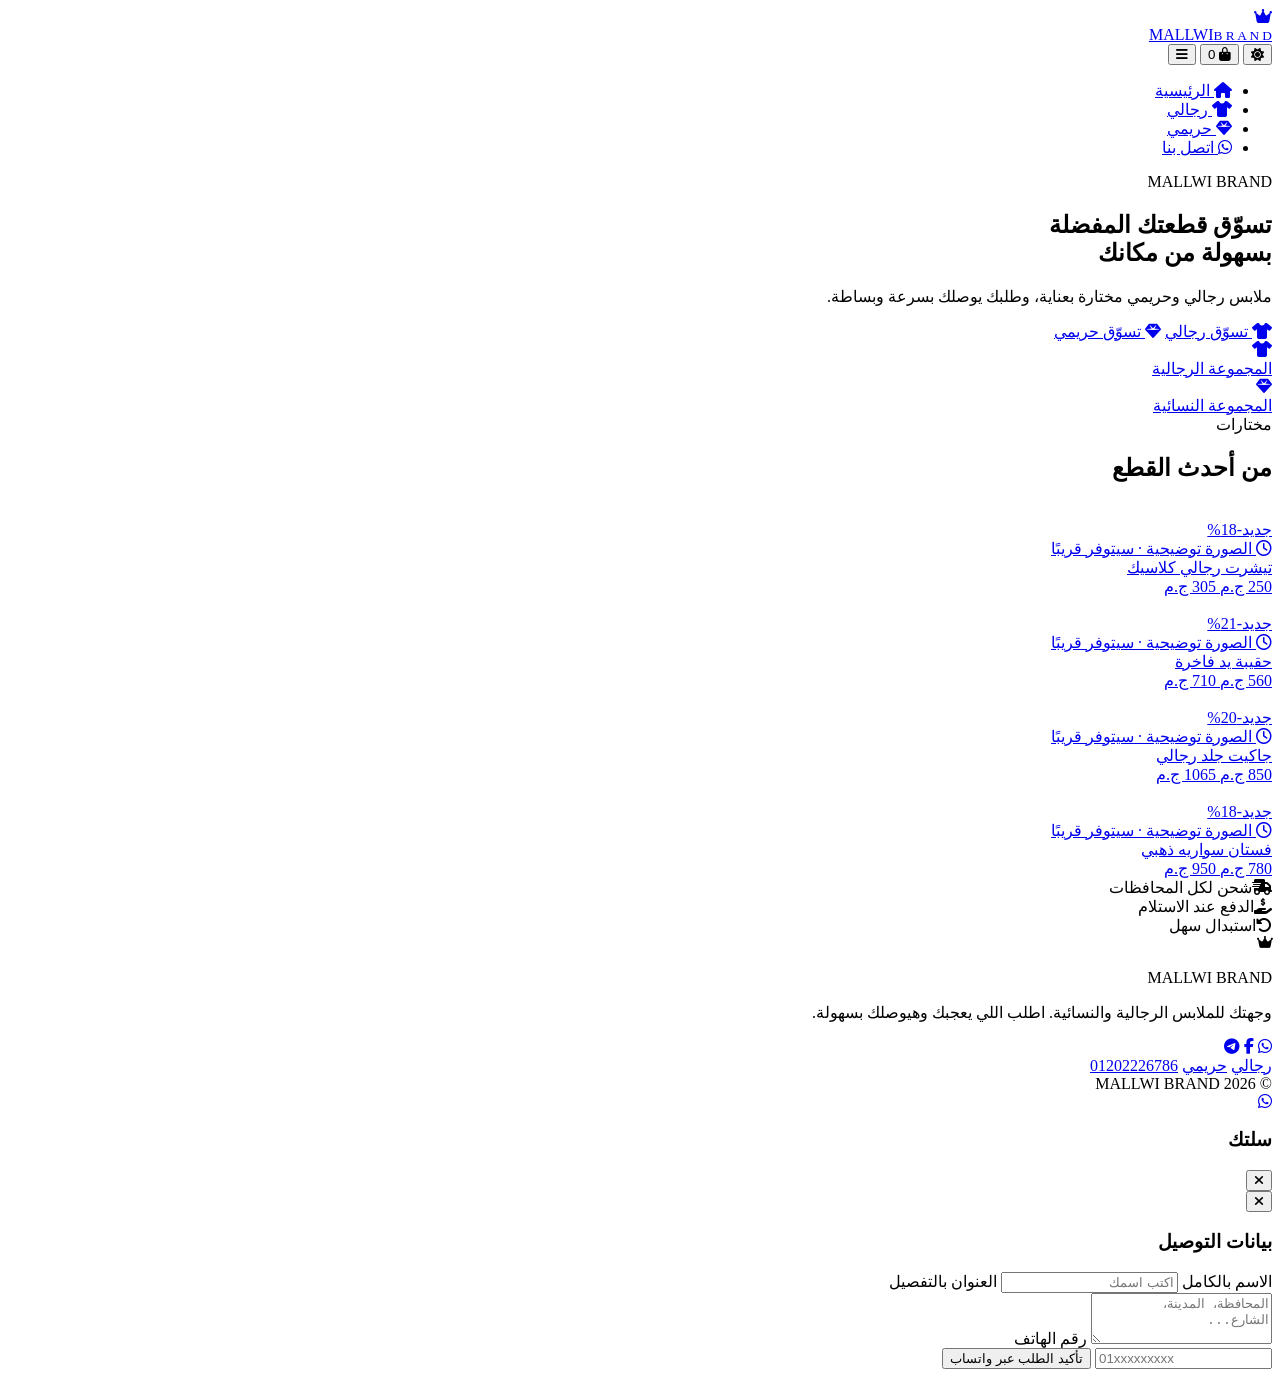
==== index.html @ 434958d2 "Add files via upload" ====
<!DOCTYPE html>
<html lang="ar" dir="rtl">
<head>
<meta charset="UTF-8">
<meta name="viewport" content="width=device-width, initial-scale=1.0, viewport-fit=cover">
<title>MALLWI BRAND</title>
<meta name="description" content="MALLWI BRAND — متجر ملابس رجالي وحريمي">
<link rel="preconnect" href="https://fonts.googleapis.com">
<link rel="stylesheet" href="https://cdnjs.cloudflare.com/ajax/libs/font-awesome/6.5.1/css/all.min.css">
<link rel="stylesheet" href="style.css">
</head>
<body>

<header class="site-header">
  <div class="wrap nav-wrap">
    <a href="index.html" class="brand-block">
      <img src="imgs/brand.jpg" class="brand-logo-img" alt="MALLWI BRAND" onerror="this.replaceWith(Object.assign(document.createElement('div'),{className:'brand-logo-fallback',innerHTML:'<i class=\'fa-solid fa-crown\'></i>'}))">
      <span class="brand-name">MALLWI<small>B R A N D</small></span>
    </a>
    <div class="nav-actions">
      <button class="icon-btn" title="الوضع الليلي/النهاري" onclick="toggleTheme()">
        <i id="theme-icon" class="fa-solid fa-sun"></i>
      </button>
      <button class="icon-btn" title="السلة" onclick="openCart()">
        <i class="fa-solid fa-bag-shopping"></i>
        <span class="cart-badge">0</span>
      </button>
      <button class="icon-btn hamburger" title="القائمة" onclick="toggleMobileNav(event)"><i class="fa-solid fa-bars"></i></button>
    </div>
    <nav class="main-nav">
      <ul>
        <li><a href="index.html" class="active"><i class="fa-solid fa-house"></i> الرئيسية</a></li>
        <li><a href="men.html"><i class="fa-solid fa-shirt"></i> رجالي</a></li>
        <li><a href="women.html"><i class="fa-solid fa-gem"></i> حريمي</a></li>
        <li><a href="#contact"><i class="fa-brands fa-whatsapp"></i> اتصل بنا</a></li>
      </ul>
    </nav>
  </div>
</header>

<section class="hero">
  <div class="wrap">
    <span class="hero-eyebrow">MALLWI BRAND</span>
    <h1 class="disp">تسوّق قطعتك المفضلة<br>بسهولة من مكانك</h1>
    <p>ملابس رجالي وحريمي مختارة بعناية، وطلبك يوصلك بسرعة وبساطة.</p>
    <div class="hero-btns">
      <a href="men.html" class="btn btn-gold"><i class="fa-solid fa-shirt"></i> تسوّق رجالي</a>
      <a href="women.html" class="btn btn-line"><i class="fa-solid fa-gem"></i> تسوّق حريمي</a>
    </div>
  </div>
</section>

<section>
  <div class="wrap">
    <div class="cat-grid reveal">
      <a href="men.html" class="cat-card">
        <i class="fa-solid fa-shirt"></i>
        <div>المجموعة الرجالية</div>
      </a>
      <a href="women.html" class="cat-card">
        <i class="fa-solid fa-gem"></i>
        <div>المجموعة النسائية</div>
      </a>
    </div>
  </div>
</section>

<section>
  <div class="wrap">
    <div class="section-head reveal">
      <span class="eyebrow">مختارات</span>
      <h2 class="disp">من أحدث القطع</h2>
    </div>
    <div class="product-grid reveal" id="teaser-grid"></div>
  </div>
</section>

<section>
  <div class="wrap">
    <div class="trust-strip reveal">
      <div class="trust-item"><i class="fa-solid fa-truck-fast"></i><span>شحن لكل المحافظات</span></div>
      <div class="trust-item"><i class="fa-solid fa-hand-holding-dollar"></i><span>الدفع عند الاستلام</span></div>
      <div class="trust-item"><i class="fa-solid fa-rotate-left"></i><span>استبدال سهل</span></div>
    </div>
  </div>
</section>

<footer class="site-footer" id="contact">
  <div class="wrap">
    <div class="footer-brand">
      <img src="imgs/brand.jpg" class="brand-logo-img" style="width:34px;height:34px;" alt="" onerror="this.replaceWith(Object.assign(document.createElement('div'),{className:'brand-logo-fallback',style:'width:34px;height:34px;font-size:.85rem;',innerHTML:'<i class=\'fa-solid fa-crown\'></i>'}))">
      <span class="disp gold">MALLWI BRAND</span>
    </div>
    <p class="footer-text">وجهتك للملابس الرجالية والنسائية. اطلب اللي يعجبك وهيوصلك بسهولة.</p>
    <div class="social-row">
      <a href="https://wa.me/201202226786" target="_blank" title="واتساب"><i class="fa-brands fa-whatsapp"></i></a>
      <a href="https://www.facebook.com/share/191ktEQjEC/" target="_blank" title="فيسبوك"><i class="fa-brands fa-facebook-f"></i></a>
      <a href="https://t.me/mallwi.brand" target="_blank" title="تليجرام"><i class="fa-brands fa-telegram"></i></a>
    </div>
    <div class="footer-links">
      <a href="men.html">رجالي</a>
      <a href="women.html">حريمي</a>
      <a href="https://wa.me/201202226786" target="_blank">01202226786</a>
    </div>
    <div class="footer-bottom">© 2026 MALLWI BRAND</div>
  </div>
</footer>

<a class="wa-float" href="https://wa.me/201202226786?text=أهلاً،%20أنا%20مهتم%20بمنتجات%20MALLWI%20BRAND" target="_blank" title="راسلنا على واتساب">
  <i class="fa-brands fa-whatsapp"></i>
</a>

<div id="toast"></div>

<!-- سلة التسوق -->
<div class="cart-overlay" id="cart-overlay" onclick="closeCart()"></div>
<div class="cart-drawer" id="cart-drawer">
  <div class="cart-head">
    <h3 class="disp">سلتك</h3>
    <button class="icon-btn" onclick="closeCart()"><i class="fa-solid fa-xmark"></i></button>
  </div>
  <div class="cart-items" id="cart-items"></div>
  <div class="cart-foot" id="cart-foot" style="display:none;">
    <div class="min-warn" id="min-warn">⚠️ الحد الأدنى للطلب قطعتان</div>
    <div class="coupon-row">
      <input type="text" id="coupon-input" placeholder="كود الخصم">
      <button onclick="applyCoupon()">تفعيل</button>
    </div>
    <div class="coupon-msg" id="coupon-msg"></div>
    <div class="sum-row"><span>الإجمالي الفرعي</span><span id="sum-subtotal">0 ج.م</span></div>
    <div class="sum-row"><span>مصاريف الشحن</span><span id="sum-shipping">30 ج.م</span></div>
    <div class="sum-total"><span>الإجمالي النهائي</span><span id="sum-total">0 ج.م</span></div>
    <button class="btn btn-gold btn-full" id="checkout-btn" onclick="tryCheckout()">إتمام الطلب</button>
  </div>
</div>

<!-- نموذج بيانات الطلب -->
<div class="modal-overlay" id="order-overlay">
  <div class="modal-box" style="max-width:420px;">
    <button class="modal-close" onclick="closeOrderModal()"><i class="fa-solid fa-xmark"></i></button>
    <form class="order-form" onsubmit="submitOrder(event)">
      <h3>بيانات التوصيل</h3>
      <label>الاسم بالكامل</label>
      <input type="text" id="order-name" required placeholder="اكتب اسمك">
      <label>العنوان بالتفصيل</label>
      <textarea id="order-address" rows="3" required placeholder="المحافظة، المدينة، الشارع..."></textarea>
      <label>رقم الهاتف</label>
      <input type="tel" id="order-phone" required placeholder="01xxxxxxxxx">
      <button type="submit" class="btn btn-gold">تأكيد الطلب عبر واتساب</button>
    </form>
  </div>
</div>

<script src="script.js"></script>
<script>
const teaserProducts = [
  {"id":101,"name":"تيشرت رجالي كلاسيك","price":250,"category":"men","isNew":true},
  {"id":204,"name":"حقيبة يد فاخرة","price":560,"category":"women","isNew":true},
  {"id":103,"name":"جاكيت جلد رجالي","price":850,"category":"men","isNew":true},
  {"id":201,"name":"فستان سواريه ذهبي","price":780,"category":"women","isNew":true}
];

function renderTeaser(){
  const grid = document.getElementById('teaser-grid');
  grid.innerHTML = teaserProducts.map(p=>{
    const d = fakeDiscount(p.id, p.price);
    const link = p.category === 'men' ? 'men.html' : 'women.html';
    return `
    <a href="${link}" class="p-card">
      <div class="p-media">
        <img src="${productImageUrl(p.id)}" onerror="imgFallback(this)" alt="${p.name}" loading="lazy">
        <div class="p-badges">${p.isNew?'<span class="badge badge-new">جديد</span>':''}<span class="badge badge-off">-${d.pct}%</span></div>
        <div class="soon-tag"><i class="fa-regular fa-clock"></i> الصورة توضيحية · سيتوفر قريبًا</div>
      </div>
      <div class="p-body">
        <div class="p-name">${p.name}</div>
        <div class="p-price-row">
          <span class="p-price">${p.price} ج.م</span>
          <span class="p-price-old">${d.old} ج.م</span>
        </div>
      </div>
    </a>`;
  }).join('');
}
renderTeaser();
</script>
</body>
</html>
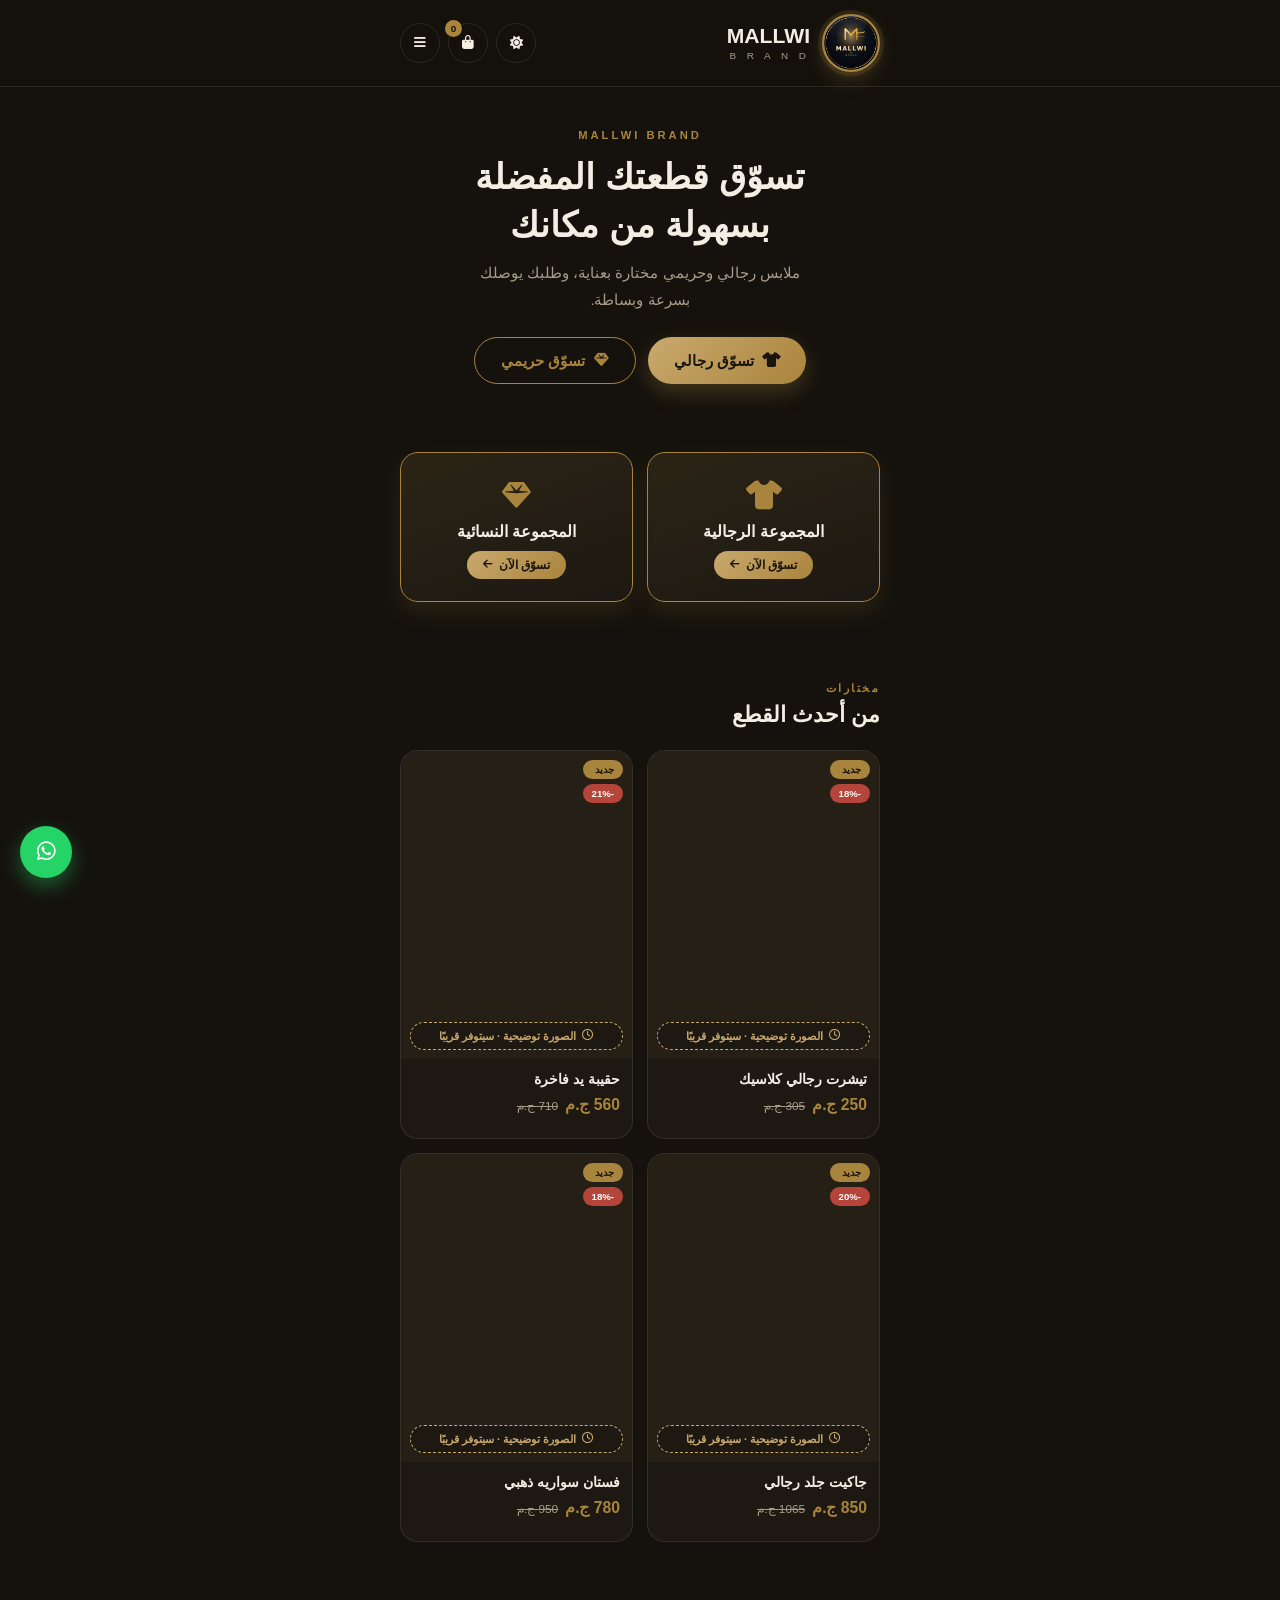
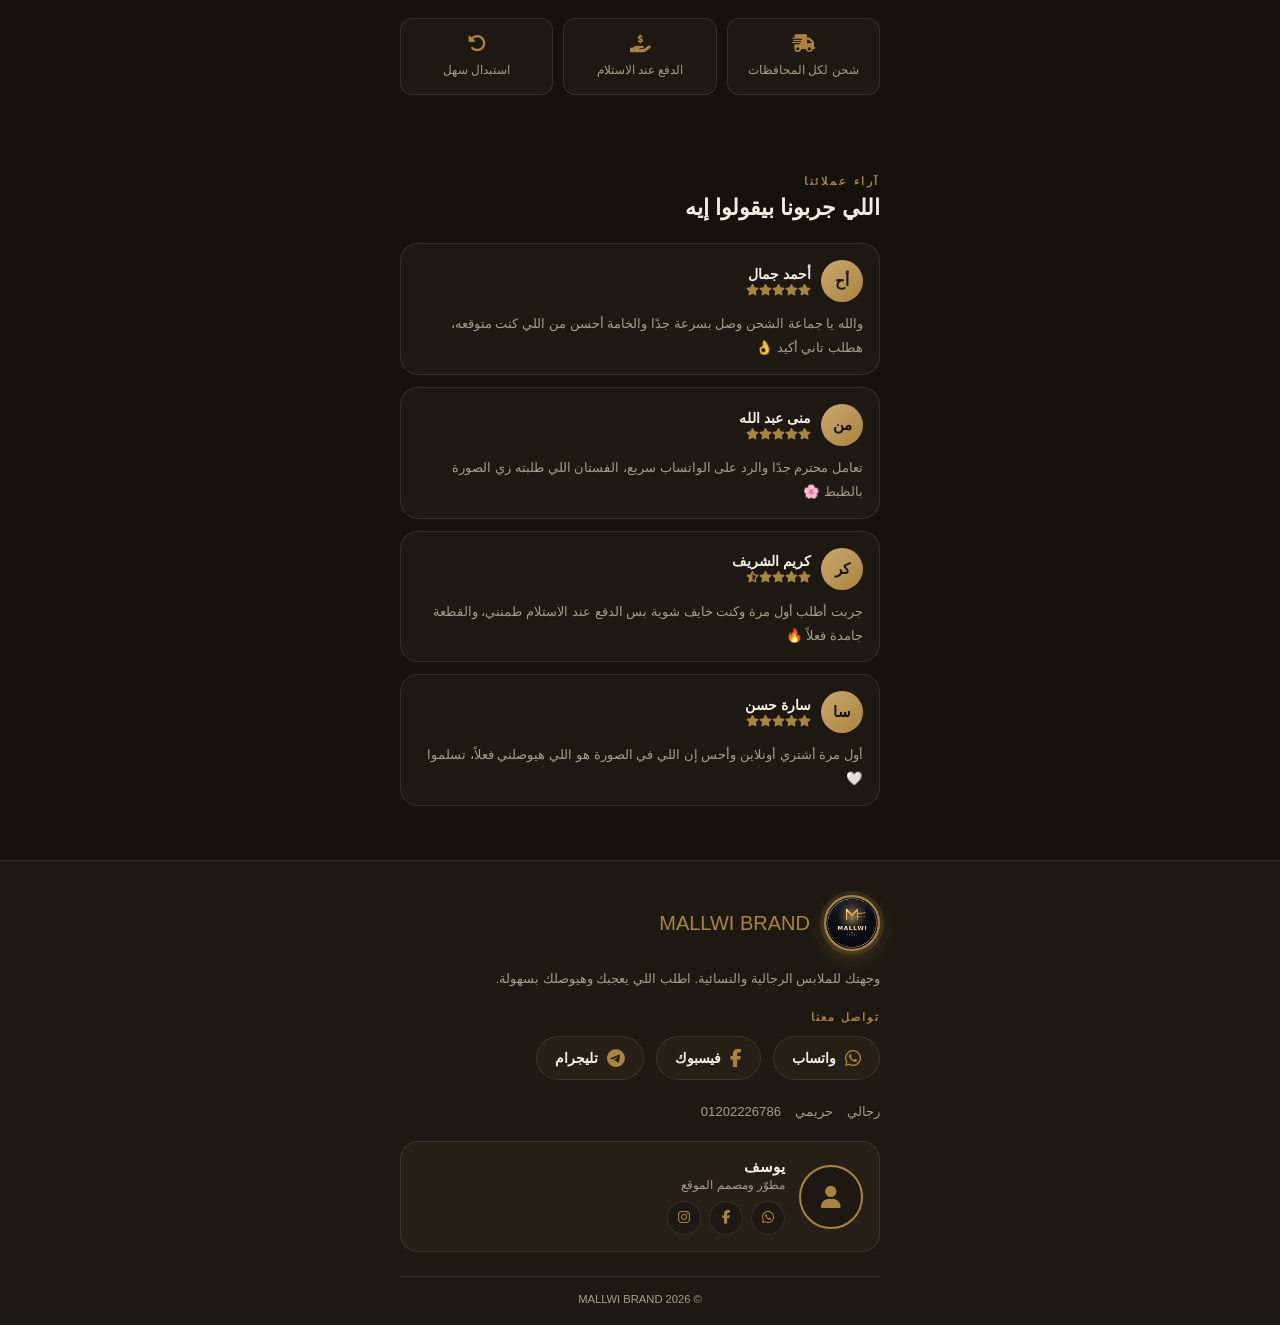
==== commit 6054a653: "Add files via upload" ====
--- a/index.html
+++ b/index.html
@@ -3,6 +3,12 @@
 <head>
 <meta charset="UTF-8">
 <meta name="viewport" content="width=device-width, initial-scale=1.0, viewport-fit=cover">
+<link rel="manifest" href="manifest.json">
+<meta name="theme-color" content="#A9843C">
+<meta name="apple-mobile-web-app-capable" content="yes">
+<meta name="apple-mobile-web-app-status-bar-style" content="black-translucent">
+<meta name="apple-mobile-web-app-title" content="MALLWI">
+<link rel="apple-touch-icon" href="imgs/brand.jpg">
 <title>MALLWI BRAND</title>
 <meta name="description" content="MALLWI BRAND — متجر ملابس رجالي وحريمي">
 <link rel="preconnect" href="https://fonts.googleapis.com">
@@ -25,6 +31,9 @@
         <i class="fa-solid fa-bag-shopping"></i>
         <span class="cart-badge">0</span>
       </button>
+      <button class="icon-btn install-btn" id="install-btn" title="تثبيت التطبيق" onclick="installApp()">
+        <i class="fa-solid fa-arrow-down-to-bracket"></i>
+      </button>
       <button class="icon-btn hamburger" title="القائمة" onclick="toggleMobileNav(event)"><i class="fa-solid fa-bars"></i></button>
     </div>
     <nav class="main-nav">
@@ -55,11 +64,13 @@
     <div class="cat-grid reveal">
       <a href="men.html" class="cat-card">
         <i class="fa-solid fa-shirt"></i>
-        <div>المجموعة الرجالية</div>
+        <div class="cat-title">المجموعة الرجالية</div>
+        <span class="cat-cta">تسوّق الآن <i class="fa-solid fa-arrow-left"></i></span>
       </a>
       <a href="women.html" class="cat-card">
         <i class="fa-solid fa-gem"></i>
-        <div>المجموعة النسائية</div>
+        <div class="cat-title">المجموعة النسائية</div>
+        <span class="cat-cta">تسوّق الآن <i class="fa-solid fa-arrow-left"></i></span>
       </a>
     </div>
   </div>
@@ -85,23 +96,89 @@
   </div>
 </section>
 
+<section>
+  <div class="wrap">
+    <div class="section-head reveal">
+      <span class="eyebrow">آراء عملائنا</span>
+      <h2 class="disp">اللي جربونا بيقولوا إيه</h2>
+    </div>
+    <div class="testi-grid reveal">
+      <div class="testi-card">
+        <div class="testi-top">
+          <div class="testi-avatar">أح</div>
+          <div>
+            <div class="testi-name">أحمد جمال</div>
+            <div class="testi-stars"><i class="fa-solid fa-star"></i><i class="fa-solid fa-star"></i><i class="fa-solid fa-star"></i><i class="fa-solid fa-star"></i><i class="fa-solid fa-star"></i></div>
+          </div>
+        </div>
+        <p class="testi-text">والله يا جماعة الشحن وصل بسرعة جدًا والخامة أحسن من اللي كنت متوقعه، هطلب تاني أكيد 👌</p>
+      </div>
+      <div class="testi-card">
+        <div class="testi-top">
+          <div class="testi-avatar">من</div>
+          <div>
+            <div class="testi-name">منى عبد الله</div>
+            <div class="testi-stars"><i class="fa-solid fa-star"></i><i class="fa-solid fa-star"></i><i class="fa-solid fa-star"></i><i class="fa-solid fa-star"></i><i class="fa-solid fa-star"></i></div>
+          </div>
+        </div>
+        <p class="testi-text">تعامل محترم جدًا والرد على الواتساب سريع، الفستان اللي طلبته زي الصورة بالظبط 🌸</p>
+      </div>
+      <div class="testi-card">
+        <div class="testi-top">
+          <div class="testi-avatar">كر</div>
+          <div>
+            <div class="testi-name">كريم الشريف</div>
+            <div class="testi-stars"><i class="fa-solid fa-star"></i><i class="fa-solid fa-star"></i><i class="fa-solid fa-star"></i><i class="fa-solid fa-star"></i><i class="fa-solid fa-star-half-stroke"></i></div>
+          </div>
+        </div>
+        <p class="testi-text">جربت أطلب أول مرة وكنت خايف شوية بس الدفع عند الاستلام طمنني، والقطعة جامدة فعلاً 🔥</p>
+      </div>
+      <div class="testi-card">
+        <div class="testi-top">
+          <div class="testi-avatar">سا</div>
+          <div>
+            <div class="testi-name">سارة حسن</div>
+            <div class="testi-stars"><i class="fa-solid fa-star"></i><i class="fa-solid fa-star"></i><i class="fa-solid fa-star"></i><i class="fa-solid fa-star"></i><i class="fa-solid fa-star"></i></div>
+          </div>
+        </div>
+        <p class="testi-text">أول مرة أشتري أونلاين وأحس إن اللي في الصورة هو اللي هيوصلني فعلاً، تسلموا 🤍</p>
+      </div>
+    </div>
+  </div>
+</section>
+
 <footer class="site-footer" id="contact">
   <div class="wrap">
     <div class="footer-brand">
-      <img src="imgs/brand.jpg" class="brand-logo-img" style="width:34px;height:34px;" alt="" onerror="this.replaceWith(Object.assign(document.createElement('div'),{className:'brand-logo-fallback',style:'width:34px;height:34px;font-size:.85rem;',innerHTML:'<i class=\'fa-solid fa-crown\'></i>'}))">
+      <img src="imgs/brand.jpg" class="brand-logo-img" alt="" onerror="this.replaceWith(Object.assign(document.createElement('div'),{className:'brand-logo-fallback',innerHTML:'<i class=\'fa-solid fa-crown\'></i>'}))">
       <span class="disp gold">MALLWI BRAND</span>
     </div>
     <p class="footer-text">وجهتك للملابس الرجالية والنسائية. اطلب اللي يعجبك وهيوصلك بسهولة.</p>
+    <span class="contact-label">تواصل معنا</span>
     <div class="social-row">
-      <a href="https://wa.me/201202226786" target="_blank" title="واتساب"><i class="fa-brands fa-whatsapp"></i></a>
-      <a href="https://www.facebook.com/share/191ktEQjEC/" target="_blank" title="فيسبوك"><i class="fa-brands fa-facebook-f"></i></a>
-      <a href="https://t.me/mallwi.brand" target="_blank" title="تليجرام"><i class="fa-brands fa-telegram"></i></a>
+      <a href="https://wa.me/201202226786" target="_blank" title="واتساب"><i class="fa-brands fa-whatsapp"></i> واتساب</a>
+      <a href="https://www.facebook.com/share/191ktEQjEC/" target="_blank" title="فيسبوك"><i class="fa-brands fa-facebook-f"></i> فيسبوك</a>
+      <a href="https://t.me/mallwi.brand" target="_blank" title="تليجرام"><i class="fa-brands fa-telegram"></i> تليجرام</a>
     </div>
     <div class="footer-links">
       <a href="men.html">رجالي</a>
       <a href="women.html">حريمي</a>
       <a href="https://wa.me/201202226786" target="_blank">01202226786</a>
     </div>
+
+    <div class="dev-profile">
+      <img src="imgs/profile.jpg" class="dev-photo" alt="يوسف" onerror="this.replaceWith(Object.assign(document.createElement('div'),{className:'dev-photo-fallback',innerHTML:'<i class=\'fa-solid fa-user\'></i>'}))">
+      <div class="dev-info">
+        <div class="dev-name">يوسف</div>
+        <div class="dev-role">مطوّر ومصمم الموقع</div>
+        <div class="dev-links">
+          <a href="https://wa.me/201202226786" target="_blank" title="واتساب"><i class="fa-brands fa-whatsapp"></i></a>
+          <a href="#" target="_blank" title="فيسبوك"><i class="fa-brands fa-facebook-f"></i></a>
+          <a href="#" target="_blank" title="انستجرام"><i class="fa-brands fa-instagram"></i></a>
+        </div>
+      </div>
+    </div>
+
     <div class="footer-bottom">© 2026 MALLWI BRAND</div>
   </div>
 </footer>
@@ -131,23 +208,6 @@
     <div class="sum-row"><span>مصاريف الشحن</span><span id="sum-shipping">30 ج.م</span></div>
     <div class="sum-total"><span>الإجمالي النهائي</span><span id="sum-total">0 ج.م</span></div>
     <button class="btn btn-gold btn-full" id="checkout-btn" onclick="tryCheckout()">إتمام الطلب</button>
-  </div>
-</div>
-
-<!-- نموذج بيانات الطلب -->
-<div class="modal-overlay" id="order-overlay">
-  <div class="modal-box" style="max-width:420px;">
-    <button class="modal-close" onclick="closeOrderModal()"><i class="fa-solid fa-xmark"></i></button>
-    <form class="order-form" onsubmit="submitOrder(event)">
-      <h3>بيانات التوصيل</h3>
-      <label>الاسم بالكامل</label>
-      <input type="text" id="order-name" required placeholder="اكتب اسمك">
-      <label>العنوان بالتفصيل</label>
-      <textarea id="order-address" rows="3" required placeholder="المحافظة، المدينة، الشارع..."></textarea>
-      <label>رقم الهاتف</label>
-      <input type="tel" id="order-phone" required placeholder="01xxxxxxxxx">
-      <button type="submit" class="btn btn-gold">تأكيد الطلب عبر واتساب</button>
-    </form>
   </div>
 </div>
 
@@ -168,7 +228,7 @@
     return `
     <a href="${link}" class="p-card">
       <div class="p-media">
-        <img src="${productImageUrl(p.id)}" onerror="imgFallback(this)" alt="${p.name}" loading="lazy">
+        <img src="${productImageUrl(p.id)}" onerror="imgFallback(this, ${p.id})" alt="${p.name}" loading="lazy">
         <div class="p-badges">${p.isNew?'<span class="badge badge-new">جديد</span>':''}<span class="badge badge-off">-${d.pct}%</span></div>
         <div class="soon-tag"><i class="fa-regular fa-clock"></i> الصورة توضيحية · سيتوفر قريبًا</div>
       </div>
--- a/style.css
+++ b/style.css
@@ -0,0 +1,356 @@
+/* ============================================================
+   MALLWI BRAND — تصميم موبايل بسيط وأنيق
+   ============================================================ */
+@import url('https://fonts.googleapis.com/css2?family=Reem+Kufi:wght@400;500;600;700&family=Tajawal:wght@300;400;500;700;800&display=swap');
+
+:root{
+  --brass:#A9843C;
+  --brass-light:#C9A96E;
+  --radius:18px;
+  --radius-sm:12px;
+  --ease:.35s cubic-bezier(.22,.61,.36,1);
+  --maxw:480px;
+}
+[data-theme="light"]{
+  --bg:#F7F3EC;
+  --surface:#FFFFFF;
+  --surface-2:#EFE8DA;
+  --text:#221D17;
+  --muted:#7A7061;
+  --line:rgba(34,29,23,.12);
+  --shadow:0 14px 30px rgba(34,29,23,.08);
+}
+[data-theme="dark"]{
+  --bg:#15120D;
+  --surface:#1D1912;
+  --surface-2:#251F16;
+  --text:#F3EEE3;
+  --muted:#A79C89;
+  --line:rgba(243,238,227,.1);
+  --shadow:0 14px 30px rgba(0,0,0,.4);
+}
+*{box-sizing:border-box; margin:0; padding:0;}
+html{scroll-behavior:smooth;}
+body{
+  background:var(--bg); color:var(--text); font-family:'Tajawal',sans-serif;
+  transition:background var(--ease), color var(--ease); overflow-x:hidden;
+}
+a{text-decoration:none; color:inherit;}
+ul{list-style:none;}
+img{max-width:100%; display:block;}
+button{font-family:inherit; cursor:pointer; border:none; background:none; color:inherit;}
+input,select,textarea{font-family:inherit;}
+.disp{font-family:'Reem Kufi',sans-serif;}
+.wrap{width:92%; max-width:var(--maxw); margin:0 auto;}
+.muted{color:var(--muted);}
+.gold{color:var(--brass);}
+
+.btn{
+  display:inline-flex; align-items:center; justify-content:center; gap:8px;
+  padding:14px 26px; border-radius:999px; font-weight:700; font-size:.92rem;
+  transition:transform var(--ease), box-shadow var(--ease), background var(--ease), color var(--ease);
+}
+.btn-gold{background:linear-gradient(135deg,var(--brass-light),var(--brass)); color:#19140D; box-shadow:0 8px 20px rgba(169,132,60,.3);}
+.btn-gold:active{transform:scale(.97);}
+.btn-line{border:1.5px solid var(--brass); color:var(--brass); background:transparent;}
+.btn-line:active{background:var(--brass); color:#19140D;}
+.btn-full{width:100%;}
+
+/* ---------- Header ---------- */
+header.site-header{
+  position:sticky; top:0; z-index:500;
+  background:color-mix(in srgb, var(--bg) 90%, transparent);
+  backdrop-filter:blur(12px);
+  border-bottom:1px solid var(--line);
+}
+.nav-wrap{display:flex; align-items:center; justify-content:space-between; padding:14px 0; position:relative;}
+.brand-block{display:flex; align-items:center; gap:12px;}
+.brand-logo-img{
+  width:58px; height:58px; border-radius:50%; object-fit:cover; flex-shrink:0; background:var(--surface-2);
+  border:2.5px solid var(--brass);
+  box-shadow:0 0 0 4px color-mix(in srgb, var(--brass) 16%, transparent), 0 8px 18px rgba(169,132,60,.28);
+  transition:transform var(--ease), box-shadow var(--ease);
+}
+.brand-block:active .brand-logo-img{transform:scale(.96);}
+.brand-logo-fallback{
+  width:58px; height:58px; border-radius:50%; display:flex; align-items:center; justify-content:center;
+  border:2.5px solid var(--brass); background:var(--surface-2); color:var(--brass); font-size:1.5rem;
+  box-shadow:0 0 0 4px color-mix(in srgb, var(--brass) 16%, transparent), 0 8px 18px rgba(169,132,60,.28);
+}
+.brand-name{font-size:1.32rem; font-weight:700; line-height:1.1;}
+.brand-name small{display:block; font-size:.62rem; letter-spacing:4px; color:var(--muted); font-weight:400; margin-top:3px;}
+.nav-actions{display:flex; align-items:center; gap:8px;}
+.icon-btn{width:40px; height:40px; border-radius:50%; display:flex; align-items:center; justify-content:center; border:1px solid var(--line); position:relative; transition:border-color var(--ease), background var(--ease);}
+.icon-btn:active{background:var(--surface-2);}
+.cart-badge{position:absolute; top:-4px; left:-4px; background:var(--brass); color:#19140D; font-size:.62rem; font-weight:800; width:17px; height:17px; border-radius:50%; display:flex; align-items:center; justify-content:center;}
+
+/* dropdown menu — closes on outside tap */
+nav.main-nav{
+  position:absolute; top:calc(100% + 8px); right:0; left:0; z-index:600;
+  background:var(--surface); border:1px solid var(--line); border-radius:var(--radius);
+  box-shadow:var(--shadow); padding:10px; opacity:0; visibility:hidden; transform:translateY(-8px);
+  transition:opacity var(--ease), transform var(--ease), visibility var(--ease);
+}
+nav.main-nav.open{opacity:1; visibility:visible; transform:translateY(0);}
+nav.main-nav ul{display:flex; flex-direction:column;}
+nav.main-nav a{display:flex; align-items:center; gap:10px; padding:13px 14px; border-radius:10px; font-weight:600; font-size:.95rem; transition:background var(--ease);}
+nav.main-nav a i{color:var(--brass); width:18px; text-align:center;}
+nav.main-nav a:active, nav.main-nav a.active{background:var(--surface-2); color:var(--brass);}
+
+/* ---------- Hero ---------- */
+.hero{padding:38px 0 30px; text-align:center;}
+.hero-eyebrow{display:inline-block; font-size:.7rem; letter-spacing:3px; color:var(--brass); font-weight:700; margin-bottom:12px;}
+.hero h1{font-family:'Reem Kufi',sans-serif; font-size:clamp(1.7rem,7vw,2.2rem); line-height:1.35; margin-bottom:12px;}
+.hero p{color:var(--muted); font-size:.92rem; line-height:1.8; max-width:340px; margin:0 auto 24px;}
+.hero-btns{display:flex; gap:12px; justify-content:center; flex-wrap:wrap;}
+
+/* ---------- category cards (styled as clear buttons) ---------- */
+.cat-grid{display:grid; grid-template-columns:1fr 1fr; gap:14px;}
+.cat-card{
+  position:relative; overflow:hidden;
+  border:1.5px solid var(--brass); border-radius:var(--radius); padding:28px 12px 22px; text-align:center;
+  background:linear-gradient(160deg, color-mix(in srgb, var(--brass) 10%, var(--surface)), var(--surface));
+  box-shadow:0 10px 22px rgba(169,132,60,.14);
+  transition:transform var(--ease), box-shadow var(--ease), border-color var(--ease);
+}
+.cat-card:active{transform:scale(.96); box-shadow:0 4px 10px rgba(169,132,60,.18);}
+.cat-card i{font-size:1.8rem; color:var(--brass); margin-bottom:12px; display:block;}
+.cat-card .cat-title{font-weight:800; font-size:1rem; margin-bottom:10px;}
+.cat-card .cat-cta{
+  display:inline-flex; align-items:center; gap:6px; font-size:.72rem; font-weight:800; color:#19140D;
+  background:linear-gradient(135deg,var(--brass-light),var(--brass)); padding:7px 16px; border-radius:999px;
+}
+.cat-card .cat-cta i{font-size:.68rem; color:#19140D; margin:0;}
+
+/* ---------- sections ---------- */
+section{padding:38px 0;}
+.section-head{margin-bottom:22px;}
+.section-head .eyebrow{color:var(--brass); font-size:.68rem; letter-spacing:2.5px; font-weight:700;}
+.section-head h2{font-family:'Reem Kufi',sans-serif; font-size:1.35rem; margin-top:6px;}
+.reveal{opacity:0; transform:translateY(22px); transition:opacity .6s var(--ease), transform .6s var(--ease);}
+.reveal.in{opacity:1; transform:translateY(0);}
+
+/* ---------- trust strip ---------- */
+.trust-strip{display:grid; grid-template-columns:repeat(3,1fr); gap:10px; text-align:center;}
+.trust-item{padding:16px 6px; border:1px solid var(--line); border-radius:var(--radius-sm); background:var(--surface);}
+.trust-item i{color:var(--brass); font-size:1.15rem; margin-bottom:8px; display:block;}
+.trust-item span{font-size:.72rem; color:var(--muted); font-weight:500; line-height:1.4; display:block;}
+
+/* ---------- product grid ---------- */
+.product-grid{display:grid; grid-template-columns:1fr 1fr; gap:14px;}
+.p-card{background:var(--surface); border:1px solid var(--line); border-radius:var(--radius); overflow:hidden; transition:border-color var(--ease);}
+.p-media{position:relative; aspect-ratio:3/4; overflow:hidden; background:var(--surface-2);}
+.p-media img{width:100%; height:100%; object-fit:cover;}
+.p-badges{position:absolute; top:9px; right:9px; display:flex; flex-direction:column; gap:5px; z-index:2;}
+.badge{font-size:.6rem; font-weight:800; padding:4px 9px; border-radius:999px;}
+.badge-new{background:var(--brass); color:#19140D;}
+.badge-off{background:#B5453A; color:#fff;}
+
+/* fabric-tag "coming soon" overlay — only shows if a real product photo isn't uploaded yet */
+.soon-tag{
+  display:none; position:absolute; left:9px; bottom:9px; right:9px; z-index:2;
+  align-items:center; justify-content:center; gap:6px;
+  background:color-mix(in srgb, var(--surface) 82%, transparent);
+  backdrop-filter:blur(3px);
+  border:1px dashed var(--brass-light);
+  border-radius:999px; padding:7px 6px;
+  font-size:.66rem; font-weight:700; color:var(--brass-light);
+}
+.p-media.is-placeholder .soon-tag, .qv-media.is-placeholder .soon-tag{display:flex;}
+.soon-tag i{font-size:.72rem;}
+
+.p-body{padding:12px 12px 14px;}
+.p-name{font-weight:700; font-size:.85rem; margin-bottom:6px; line-height:1.35;}
+.p-price-row{display:flex; align-items:baseline; gap:7px; flex-wrap:wrap; margin-bottom:10px;}
+.p-price{font-weight:800; color:var(--brass); font-size:.98rem;}
+.p-price-old{text-decoration:line-through; color:var(--muted); font-size:.74rem;}
+.p-off{font-size:.66rem; font-weight:700; color:#B5453A;}
+.p-add{width:100%; padding:9px; border-radius:999px; border:1.5px solid var(--brass); color:var(--brass); font-weight:700; font-size:.76rem; transition:all var(--ease);}
+.p-add:active{background:var(--brass); color:#19140D;}
+.no-results{text-align:center; padding:60px 16px; color:var(--muted); grid-column:1/-1;}
+
+/* ---------- toolbar (listing pages) ---------- */
+.page-hero{padding:30px 0 20px; text-align:center;}
+.page-hero .eyebrow{color:var(--brass); font-size:.68rem; letter-spacing:2.5px; font-weight:700; display:block; margin-bottom:8px;}
+.page-hero h1{font-family:'Reem Kufi',sans-serif; font-size:1.55rem;}
+.page-hero p{color:var(--muted); margin-top:8px; font-size:.85rem;}
+
+.toolbar{display:flex; flex-direction:column; gap:10px; margin-bottom:20px;}
+.search-box{display:flex; align-items:center; gap:8px; border:1px solid var(--line); border-radius:999px; padding:11px 16px; background:var(--surface);}
+.search-box input{background:transparent; border:none; outline:none; color:var(--text); width:100%; font-size:.85rem;}
+.filters-row{display:flex; gap:8px;}
+.filters-row select{flex:1; background:var(--surface); border:1px solid var(--line); color:var(--text); padding:10px 8px; border-radius:999px; font-size:.78rem; outline:none;}
+
+/* ---------- modal generic ---------- */
+.modal-overlay{position:fixed; inset:0; background:rgba(15,12,8,.6); backdrop-filter:blur(3px); z-index:900; display:none; align-items:flex-end; justify-content:center;}
+.modal-overlay.open{display:flex;}
+.modal-box{background:var(--surface); border:1px solid var(--line); border-radius:20px 20px 0 0; max-width:var(--maxw); width:100%; max-height:90vh; overflow:auto; position:relative; box-shadow:var(--shadow);}
+.modal-close{position:absolute; top:14px; left:14px; width:34px; height:34px; border-radius:50%; background:var(--surface-2); border:1px solid var(--line); display:flex; align-items:center; justify-content:center; z-index:5;}
+.qv-media{aspect-ratio:1/1; background:var(--surface-2); position:relative;}
+.qv-media img{width:100%; height:100%; object-fit:cover;}
+.qv-body{padding:22px 20px 28px;}
+.qv-body h3{font-family:'Reem Kufi',sans-serif; font-size:1.15rem; margin-bottom:8px;}
+.qv-desc{color:var(--muted); line-height:1.8; margin-bottom:14px; font-size:.85rem;}
+.qv-price{color:var(--brass); font-weight:800; font-size:1.15rem; margin-bottom:4px; display:flex; align-items:baseline; gap:8px;}
+.opt-label{font-size:.75rem; font-weight:700; margin:14px 0 8px;}
+.opt-row{display:flex; gap:7px; flex-wrap:wrap;}
+.opt-pill{padding:7px 14px; border:1px solid var(--line); border-radius:999px; font-size:.76rem; transition:all var(--ease);}
+.opt-pill.active{border-color:var(--brass); color:var(--brass); background:color-mix(in srgb, var(--brass) 10%, transparent);}
+.qty-row{display:flex; align-items:center; gap:14px; margin:18px 0;}
+.qty-btn{width:32px; height:32px; border:1px solid var(--line); border-radius:50%; display:flex; align-items:center; justify-content:center;}
+
+/* ---------- cart drawer ---------- */
+.cart-overlay{position:fixed; inset:0; background:rgba(15,12,8,.55); z-index:850; display:none;}
+.cart-overlay.open{display:block;}
+.cart-drawer{position:fixed; top:0; bottom:0; right:0; width:min(360px,88vw); background:var(--bg); z-index:860; transform:translateX(100%); transition:transform var(--ease); display:flex; flex-direction:column; border-left:1px solid var(--line);}
+.cart-drawer.open{transform:translateX(0);}
+.cart-head{padding:20px; border-bottom:1px solid var(--line); display:flex; justify-content:space-between; align-items:center;}
+.cart-head h3{font-family:'Reem Kufi',sans-serif; font-size:1.05rem;}
+.cart-items{flex:1; overflow:auto; padding:14px 20px;}
+.cart-item{display:flex; gap:10px; padding:12px 0; border-bottom:1px solid var(--line);}
+.ci-img{width:56px; height:56px; border-radius:10px; overflow:hidden; background:var(--surface-2); flex-shrink:0;}
+.ci-img img{width:100%; height:100%; object-fit:cover;}
+.ci-info{flex:1;}
+.ci-name{font-weight:700; font-size:.82rem; margin-bottom:3px;}
+.ci-meta{font-size:.68rem; color:var(--muted); margin-bottom:6px;}
+.ci-qty{display:flex; align-items:center; gap:8px;}
+.ci-qty button{width:20px; height:20px; border:1px solid var(--line); border-radius:50%; font-size:.7rem;}
+.ci-remove{color:#B5453A; font-size:.68rem; margin-top:5px;}
+.cart-empty{text-align:center; padding:50px 16px; color:var(--muted); font-size:.85rem;}
+.cart-foot{padding:18px 20px; border-top:1px solid var(--line);}
+.coupon-row{display:flex; gap:7px; margin-bottom:12px;}
+.coupon-row input{flex:1; padding:10px 14px; border-radius:999px; border:1px solid var(--line); background:var(--surface); color:var(--text); outline:none; font-size:.78rem;}
+.coupon-row button{padding:0 16px; border-radius:999px; border:1px solid var(--brass); color:var(--brass); font-size:.74rem; font-weight:700;}
+.coupon-msg{font-size:.72rem; margin-bottom:10px; min-height:14px;}
+.sum-row{display:flex; justify-content:space-between; font-size:.82rem; color:var(--muted); margin-bottom:6px;}
+.sum-total{display:flex; justify-content:space-between; font-weight:800; font-size:1rem; margin:12px 0; color:var(--brass);}
+.min-warn{background:rgba(181,69,58,.12); color:#c76357; font-size:.74rem; padding:9px 12px; border-radius:10px; margin-bottom:12px; display:none;}
+.min-warn.show{display:block;}
+
+/* ---------- order form ---------- */
+.order-form{padding:24px 20px 30px;}
+.order-form h3{font-family:'Reem Kufi',sans-serif; font-size:1.1rem; margin-bottom:16px;}
+.order-form label{display:block; font-size:.76rem; margin:12px 0 6px; font-weight:700;}
+.order-form input, .order-form textarea{width:100%; padding:11px 14px; border-radius:10px; border:1px solid var(--line); background:var(--bg); color:var(--text); outline:none; font-size:.86rem;}
+.order-form input:focus, .order-form textarea:focus{border-color:var(--brass);}
+.order-form .btn{width:100%; margin-top:18px;}
+
+/* ---------- footer ---------- */
+footer.site-footer{background:var(--surface); border-top:1px solid var(--line); padding:34px 0 20px; margin-top:16px;}
+.footer-brand{display:flex; align-items:center; gap:14px; margin-bottom:16px;}
+.footer-brand .brand-logo-img, .footer-brand .brand-logo-fallback{width:56px; height:56px;}
+.footer-brand span{font-family:'Reem Kufi',sans-serif; font-size:1.25rem;}
+.footer-text{color:var(--muted); font-size:.82rem; line-height:1.8; margin-bottom:20px;}
+
+.contact-label{font-size:.7rem; letter-spacing:2px; color:var(--brass); font-weight:700; margin-bottom:12px; display:block;}
+.social-row{display:flex; flex-wrap:wrap; gap:12px; margin-bottom:24px;}
+.social-row a{
+  display:flex; align-items:center; gap:9px; padding:12px 18px; border-radius:999px;
+  border:1.5px solid var(--line); background:var(--surface-2); font-size:.85rem; font-weight:700;
+  transition:all var(--ease);
+}
+.social-row a i{font-size:1.15rem; color:var(--brass);}
+.social-row a:active{background:var(--brass); color:#19140D; border-color:var(--brass); transform:scale(.96);}
+.social-row a:active i{color:#19140D;}
+.footer-links{display:flex; flex-wrap:wrap; gap:14px; margin-bottom:22px; font-size:.82rem;}
+.footer-links a{color:var(--muted);}
+.footer-bottom{border-top:1px solid var(--line); padding-top:16px; text-align:center; color:var(--muted); font-size:.7rem;}
+
+/* ---------- testimonials ---------- */
+.testi-grid{display:flex; flex-direction:column; gap:12px;}
+.testi-card{background:var(--surface); border:1px solid var(--line); border-radius:var(--radius); padding:16px 16px 14px;}
+.testi-top{display:flex; align-items:center; gap:10px; margin-bottom:10px;}
+.testi-avatar{width:42px; height:42px; border-radius:50%; background:linear-gradient(135deg,var(--brass-light),var(--brass)); color:#19140D; display:flex; align-items:center; justify-content:center; font-weight:800; font-size:.95rem; flex-shrink:0;}
+.testi-name{font-weight:700; font-size:.86rem;}
+.testi-stars{color:var(--brass); font-size:.72rem; margin-top:2px;}
+.testi-text{color:var(--muted); font-size:.83rem; line-height:1.8;}
+
+/* ---------- developer / owner profile ---------- */
+.dev-profile{
+  display:flex; align-items:center; gap:14px; background:var(--surface-2); border:1px solid var(--line);
+  border-radius:var(--radius); padding:16px; margin-bottom:24px;
+}
+.dev-photo{width:64px; height:64px; border-radius:50%; object-fit:cover; border:2px solid var(--brass); flex-shrink:0; background:var(--surface);}
+.dev-photo-fallback{width:64px; height:64px; border-radius:50%; display:flex; align-items:center; justify-content:center; border:2px solid var(--brass); background:var(--surface); color:var(--brass); font-size:1.4rem; flex-shrink:0;}
+.dev-info{flex:1; min-width:0;}
+.dev-name{font-weight:800; font-size:.95rem; margin-bottom:2px;}
+.dev-role{color:var(--muted); font-size:.74rem; margin-bottom:9px;}
+.dev-links{display:flex; gap:8px; flex-wrap:wrap;}
+.dev-links a{width:34px; height:34px; border-radius:50%; border:1px solid var(--line); background:var(--surface); display:flex; align-items:center; justify-content:center; font-size:.85rem; transition:all var(--ease);}
+.dev-links a i{color:var(--brass);}
+.dev-links a:active{background:var(--brass); border-color:var(--brass);}
+.dev-links a:active i{color:#19140D;}
+
+/* ---------- تثبيت التطبيق ---------- */
+.install-btn{
+  display:none; border-color:var(--brass); color:var(--brass);
+  background:color-mix(in srgb, var(--brass) 8%, transparent);
+}
+
+/* ---------- whatsapp float ---------- */
+.wa-float{position:fixed; bottom:22px; left:20px; width:52px; height:52px; border-radius:50%; background:#25D366; color:#fff; display:flex; align-items:center; justify-content:center; font-size:1.35rem; box-shadow:0 8px 20px rgba(37,211,102,.4); z-index:700;}
+
+/* ---------- toast ---------- */
+#toast{position:fixed; bottom:22px; left:50%; transform:translateX(-50%) translateY(24px); background:var(--surface); border:1px solid var(--brass); color:var(--text); padding:12px 22px; border-radius:999px; font-size:.8rem; opacity:0; pointer-events:none; transition:all var(--ease); z-index:9999; box-shadow:var(--shadow); max-width:88vw; text-align:center;}
+#toast.show{opacity:1; transform:translateX(-50%) translateY(0);}
+
+::-webkit-scrollbar{width:6px;}
+::-webkit-scrollbar-track{background:var(--bg);}
+::-webkit-scrollbar-thumb{background:var(--brass); border-radius:10px;}
+
+/* =================== صفحة إتمام الطلب الكاملة =================== */
+.order-page{padding:24px 0 60px;}
+.order-steps{display:flex; align-items:center; justify-content:center; gap:6px; margin-bottom:26px;}
+.o-step{display:flex; align-items:center; gap:6px; font-size:.72rem; font-weight:700; color:var(--muted);}
+.o-step .o-dot{width:26px; height:26px; border-radius:50%; border:1.5px solid var(--line); display:flex; align-items:center; justify-content:center; font-size:.75rem; transition:all var(--ease);}
+.o-step.active{color:var(--text);}
+.o-step.active .o-dot{border-color:var(--brass); background:var(--brass); color:#19140D;}
+.o-step.done .o-dot{border-color:var(--brass); background:transparent; color:var(--brass);}
+.o-sep{width:24px; height:1.5px; background:var(--line);}
+
+.order-card{background:var(--surface); border:1px solid var(--line); border-radius:var(--radius); padding:18px; margin-bottom:16px;}
+.order-card h3{font-family:'Reem Kufi',sans-serif; font-size:1.02rem; margin-bottom:14px; display:flex; align-items:center; gap:8px;}
+.order-card h3 i{color:var(--brass);}
+
+.o-item{display:flex; gap:12px; padding:12px 0; border-bottom:1px solid var(--line); align-items:center;}
+.o-item:last-child{border-bottom:none;}
+.o-item-img{width:60px; height:60px; border-radius:10px; overflow:hidden; background:var(--surface-2); flex-shrink:0;}
+.o-item-img img{width:100%; height:100%; object-fit:cover;}
+.o-item-info{flex:1; min-width:0;}
+.o-item-name{font-weight:700; font-size:.85rem; margin-bottom:3px;}
+.o-item-meta{font-size:.7rem; color:var(--muted); margin-bottom:7px;}
+.o-item-qty{display:flex; align-items:center; gap:8px;}
+.o-item-qty button{width:22px; height:22px; border:1px solid var(--line); border-radius:50%; font-size:.72rem;}
+.o-item-price{font-weight:800; color:var(--brass); font-size:.85rem; white-space:nowrap;}
+
+.order-empty{text-align:center; padding:50px 16px;}
+.order-empty i{font-size:2.2rem; color:var(--brass); margin-bottom:14px; display:block;}
+.order-empty p{color:var(--muted); margin-bottom:18px; font-size:.88rem;}
+
+.o-field{margin-bottom:14px;}
+.o-field label{display:block; font-size:.78rem; font-weight:700; margin-bottom:7px;}
+.o-field input, .o-field textarea, .o-field select{width:100%; padding:12px 14px; border-radius:10px; border:1px solid var(--line); background:var(--bg); color:var(--text); outline:none; font-size:.87rem; transition:border-color var(--ease);}
+.o-field input:focus, .o-field textarea:focus, .o-field select:focus{border-color:var(--brass);}
+.o-hint{font-size:.68rem; color:var(--muted); margin-top:5px;}
+
+.pay-options{display:flex; flex-direction:column; gap:10px;}
+.pay-opt{display:flex; align-items:center; gap:12px; border:1.5px solid var(--line); border-radius:var(--radius-sm); padding:13px 14px; transition:all var(--ease);}
+.pay-opt.active{border-color:var(--brass); background:color-mix(in srgb, var(--brass) 8%, transparent);}
+.pay-opt i:first-child{font-size:1.15rem; color:var(--brass);}
+.pay-opt-info{flex:1;}
+.pay-opt-info b{display:block; font-size:.85rem; margin-bottom:2px;}
+.pay-opt-info span{font-size:.7rem; color:var(--muted);}
+.pay-opt .check-circle{width:20px; height:20px; border-radius:50%; border:1.5px solid var(--line); display:flex; align-items:center; justify-content:center; flex-shrink:0;}
+.pay-opt.active .check-circle{border-color:var(--brass); background:var(--brass); color:#19140D; font-size:.65rem;}
+
+.o-sum-row{display:flex; justify-content:space-between; font-size:.85rem; color:var(--muted); margin-bottom:8px;}
+.o-sum-total{display:flex; justify-content:space-between; font-weight:800; font-size:1.1rem; margin-top:12px; padding-top:12px; border-top:1px dashed var(--line); color:var(--brass);}
+
+.order-success{text-align:center; padding:50px 20px;}
+.order-success i{font-size:3.2rem; color:var(--brass); margin-bottom:18px; display:block;}
+.order-success h2{font-family:'Reem Kufi',sans-serif; font-size:1.3rem; margin-bottom:10px;}
+.order-success p{color:var(--muted); font-size:.88rem; line-height:1.8; margin-bottom:24px;}
+
+@media (min-width:640px){
+  .order-page .wrap{max-width:560px;}
+}
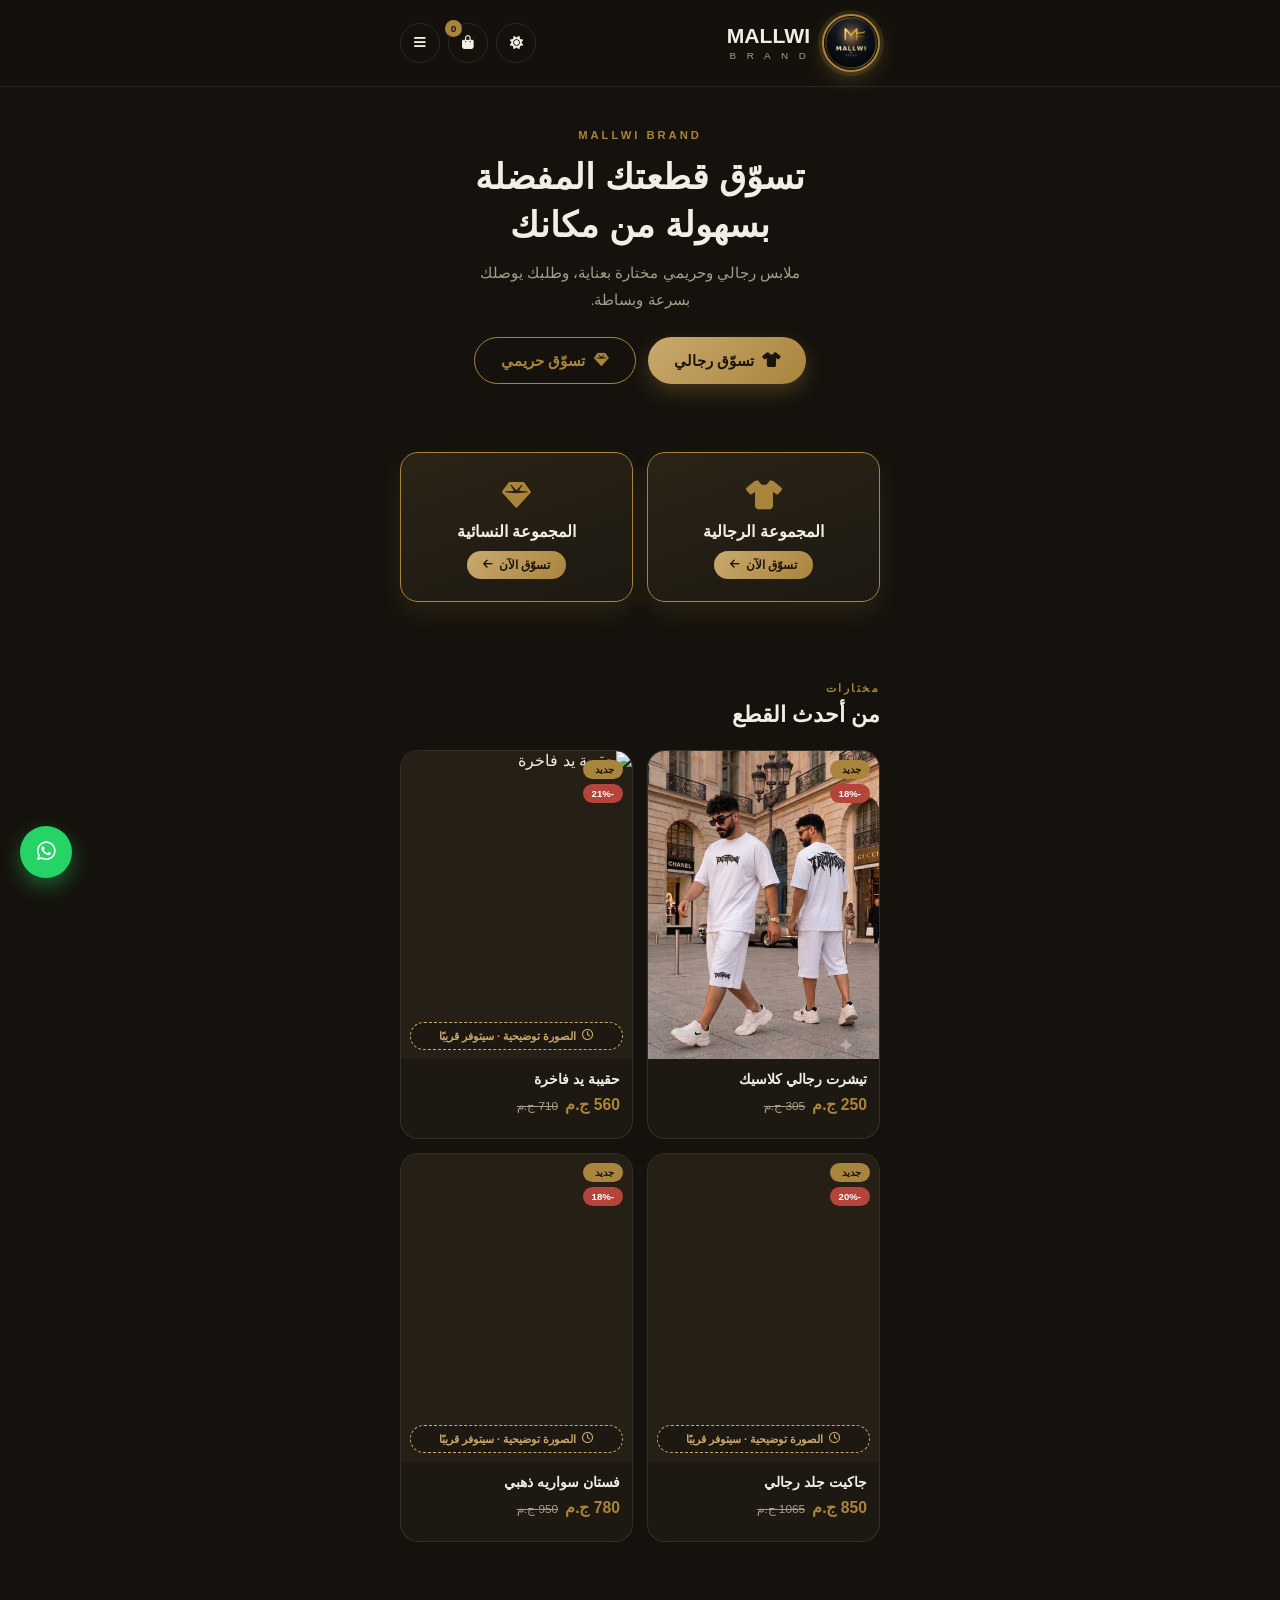
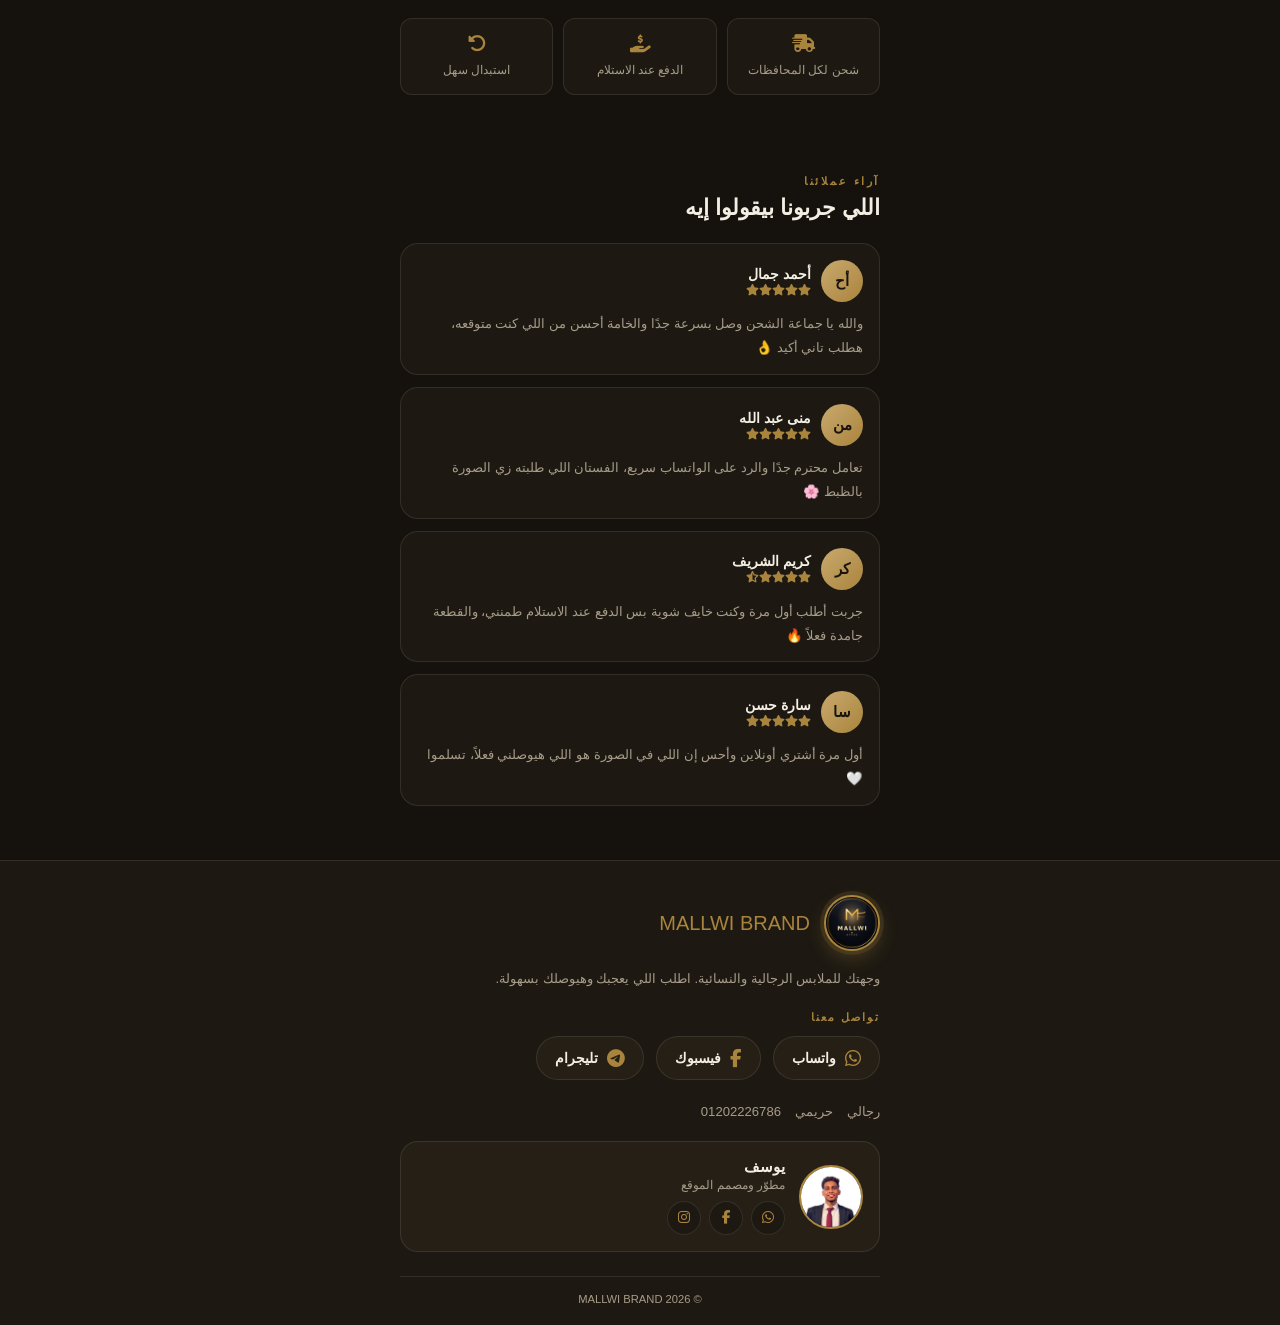
==== commit 76fe44b8: "Add files via upload" ====
--- a/index.html
+++ b/index.html
@@ -8,7 +8,7 @@
 <meta name="apple-mobile-web-app-capable" content="yes">
 <meta name="apple-mobile-web-app-status-bar-style" content="black-translucent">
 <meta name="apple-mobile-web-app-title" content="MALLWI">
-<link rel="apple-touch-icon" href="imgs/brand.jpg">
+<link rel="apple-touch-icon" href="imgs/brand.png">
 <title>MALLWI BRAND</title>
 <meta name="description" content="MALLWI BRAND — متجر ملابس رجالي وحريمي">
 <link rel="preconnect" href="https://fonts.googleapis.com">
@@ -20,7 +20,7 @@
 <header class="site-header">
   <div class="wrap nav-wrap">
     <a href="index.html" class="brand-block">
-      <img src="imgs/brand.jpg" class="brand-logo-img" alt="MALLWI BRAND" onerror="this.replaceWith(Object.assign(document.createElement('div'),{className:'brand-logo-fallback',innerHTML:'<i class=\'fa-solid fa-crown\'></i>'}))">
+      <img src="imgs/brand.png" class="brand-logo-img" alt="MALLWI BRAND" onerror="this.replaceWith(Object.assign(document.createElement('div'),{className:'brand-logo-fallback',innerHTML:'<i class=\'fa-solid fa-crown\'></i>'}))">
       <span class="brand-name">MALLWI<small>B R A N D</small></span>
     </a>
     <div class="nav-actions">
@@ -150,7 +150,7 @@
 <footer class="site-footer" id="contact">
   <div class="wrap">
     <div class="footer-brand">
-      <img src="imgs/brand.jpg" class="brand-logo-img" alt="" onerror="this.replaceWith(Object.assign(document.createElement('div'),{className:'brand-logo-fallback',innerHTML:'<i class=\'fa-solid fa-crown\'></i>'}))">
+      <img src="imgs/brand.png" class="brand-logo-img" alt="" onerror="this.replaceWith(Object.assign(document.createElement('div'),{className:'brand-logo-fallback',innerHTML:'<i class=\'fa-solid fa-crown\'></i>'}))">
       <span class="disp gold">MALLWI BRAND</span>
     </div>
     <p class="footer-text">وجهتك للملابس الرجالية والنسائية. اطلب اللي يعجبك وهيوصلك بسهولة.</p>
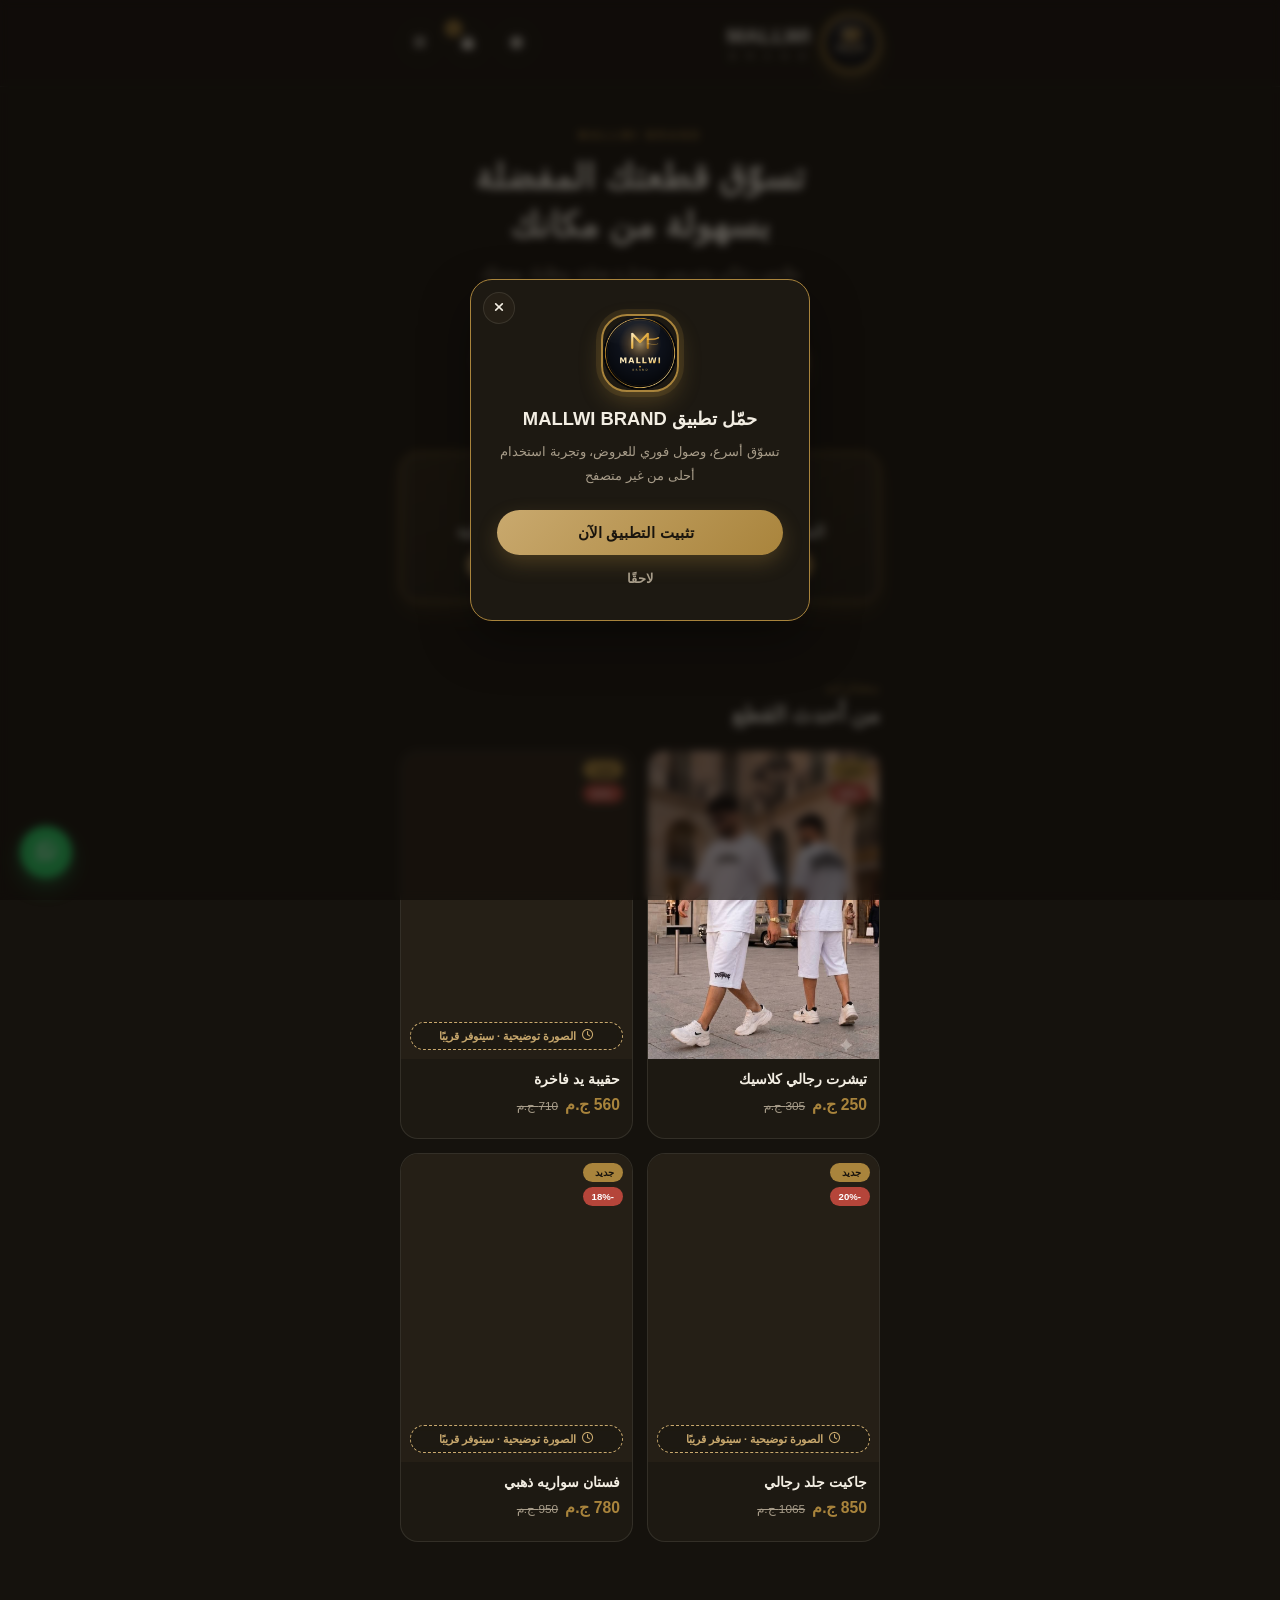
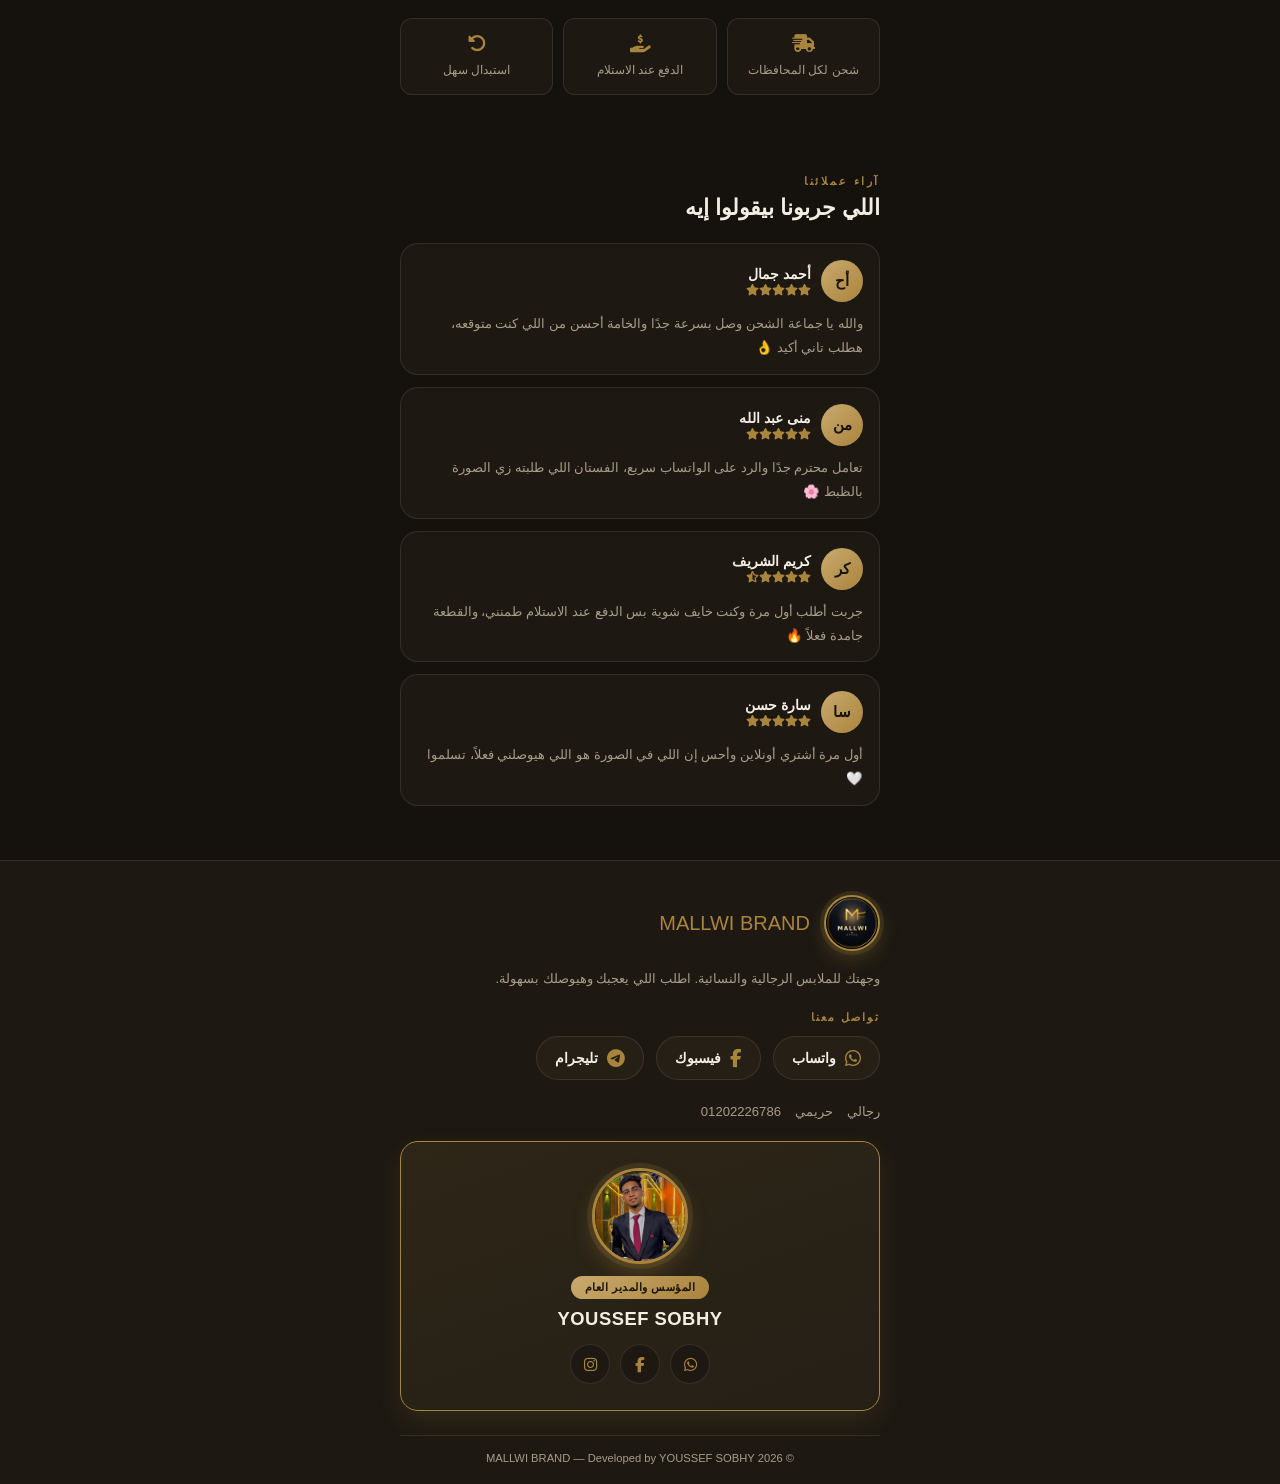
==== commit d7b40b07: "Add files via upload" ====
--- a/index.html
+++ b/index.html
@@ -42,10 +42,13 @@
         <li><a href="men.html"><i class="fa-solid fa-shirt"></i> رجالي</a></li>
         <li><a href="women.html"><i class="fa-solid fa-gem"></i> حريمي</a></li>
         <li><a href="#contact"><i class="fa-brands fa-whatsapp"></i> اتصل بنا</a></li>
+        <li><a href="#" id="nav-install-link" onclick="installApp();return false;"><i class="fa-solid fa-arrow-down-to-bracket"></i> تحميل التطبيق</a></li>
       </ul>
     </nav>
   </div>
 </header>
+
+<div id="home-view">
 
 <section class="hero">
   <div class="wrap">
@@ -147,6 +150,34 @@
   </div>
 </section>
 
+</div><!-- /home-view -->
+
+<div id="order-view" style="display:none;">
+  <section class="page-hero" style="padding-bottom:0;">
+    <div class="wrap">
+      <span class="eyebrow">MALLWI BRAND</span>
+      <h1 class="disp">إتمام الطلب</h1>
+      <p>خطوة واحدة كمان وطلبك في الطريق إليك</p>
+    </div>
+  </section>
+
+  <div class="wrap order-steps" id="order-steps">
+    <div class="o-step" data-step="1"><span class="o-dot">1</span> السلة</div>
+    <div class="o-sep"></div>
+    <div class="o-step" data-step="2"><span class="o-dot">2</span> البيانات</div>
+    <div class="o-sep"></div>
+    <div class="o-step" data-step="3"><span class="o-dot">3</span> التأكيد</div>
+  </div>
+
+  <section class="order-page" style="padding-top:6px;">
+    <div class="wrap" id="order-body"></div>
+  </section>
+
+  <div class="wrap" style="padding-bottom:10px;">
+    <a href="#" onclick="showHomeView();return false;" class="btn btn-line btn-full"><i class="fa-solid fa-arrow-right"></i> الرجوع للتسوق</a>
+  </div>
+</div><!-- /order-view -->
+
 <footer class="site-footer" id="contact">
   <div class="wrap">
     <div class="footer-brand">
@@ -167,10 +198,10 @@
     </div>
 
     <div class="dev-profile">
-      <img src="imgs/profile.jpg" class="dev-photo" alt="يوسف" onerror="this.replaceWith(Object.assign(document.createElement('div'),{className:'dev-photo-fallback',innerHTML:'<i class=\'fa-solid fa-user\'></i>'}))">
+      <img src="imgs/profile.jpg" class="dev-photo" alt="Youssef Sobhy" onerror="this.replaceWith(Object.assign(document.createElement('div'),{className:'dev-photo-fallback',innerHTML:'<i class=\'fa-solid fa-user\'></i>'}))">
       <div class="dev-info">
-        <div class="dev-name">يوسف</div>
-        <div class="dev-role">مطوّر ومصمم الموقع</div>
+        <span class="dev-badge">المؤسس والمدير العام</span>
+        <div class="dev-name">YOUSSEF SOBHY</div>
         <div class="dev-links">
           <a href="https://wa.me/201202226786" target="_blank" title="واتساب"><i class="fa-brands fa-whatsapp"></i></a>
           <a href="#" target="_blank" title="فيسبوك"><i class="fa-brands fa-facebook-f"></i></a>
@@ -179,7 +210,7 @@
       </div>
     </div>
 
-    <div class="footer-bottom">© 2026 MALLWI BRAND</div>
+    <div class="footer-bottom">© 2026 MALLWI BRAND — Developed by YOUSSEF SOBHY</div>
   </div>
 </footer>
 
@@ -208,6 +239,20 @@
     <div class="sum-row"><span>مصاريف الشحن</span><span id="sum-shipping">30 ج.م</span></div>
     <div class="sum-total"><span>الإجمالي النهائي</span><span id="sum-total">0 ج.م</span></div>
     <button class="btn btn-gold btn-full" id="checkout-btn" onclick="tryCheckout()">إتمام الطلب</button>
+  </div>
+</div>
+
+<!-- نافذة تحميل التطبيق -->
+<div class="install-overlay" id="install-overlay">
+  <div class="install-card" id="install-card">
+    <button class="install-close" onclick="closeInstallModal()"><i class="fa-solid fa-xmark"></i></button>
+    <img src="imgs/brand.png" class="install-logo" alt="MALLWI BRAND" onerror="this.replaceWith(Object.assign(document.createElement('div'),{className:'install-logo-fallback',innerHTML:'<i class=\'fa-solid fa-crown\'></i>'}))">
+    <h3 class="disp">حمّل تطبيق MALLWI BRAND</h3>
+    <p>تسوّق أسرع، وصول فوري للعروض، وتجربة استخدام أحلى من غير متصفح</p>
+    <div class="install-actions">
+      <button class="btn btn-gold btn-full" onclick="installApp()"><i class="fa-solid fa-arrow-down-to-bracket"></i> تثبيت التطبيق الآن</button>
+      <button class="install-later" onclick="closeInstallModal()">لاحقًا</button>
+    </div>
   </div>
 </div>
 
--- a/style.css
+++ b/style.css
@@ -267,18 +267,30 @@
 
 /* ---------- developer / owner profile ---------- */
 .dev-profile{
-  display:flex; align-items:center; gap:14px; background:var(--surface-2); border:1px solid var(--line);
-  border-radius:var(--radius); padding:16px; margin-bottom:24px;
-}
-.dev-photo{width:64px; height:64px; border-radius:50%; object-fit:cover; border:2px solid var(--brass); flex-shrink:0; background:var(--surface);}
-.dev-photo-fallback{width:64px; height:64px; border-radius:50%; display:flex; align-items:center; justify-content:center; border:2px solid var(--brass); background:var(--surface); color:var(--brass); font-size:1.4rem; flex-shrink:0;}
-.dev-info{flex:1; min-width:0;}
-.dev-name{font-weight:800; font-size:.95rem; margin-bottom:2px;}
-.dev-role{color:var(--muted); font-size:.74rem; margin-bottom:9px;}
-.dev-links{display:flex; gap:8px; flex-wrap:wrap;}
-.dev-links a{width:34px; height:34px; border-radius:50%; border:1px solid var(--line); background:var(--surface); display:flex; align-items:center; justify-content:center; font-size:.85rem; transition:all var(--ease);}
+  display:flex; flex-direction:column; align-items:center; text-align:center; gap:12px;
+  background:linear-gradient(160deg, color-mix(in srgb, var(--brass) 12%, var(--surface)), var(--surface-2));
+  border:1.5px solid var(--brass); border-radius:var(--radius); padding:26px 20px; margin-bottom:24px;
+  box-shadow:0 10px 24px rgba(169,132,60,.14);
+}
+.dev-photo{
+  width:96px; height:96px; border-radius:50%; object-fit:cover; border:3px solid var(--brass); flex-shrink:0; background:var(--surface);
+  box-shadow:0 0 0 5px color-mix(in srgb, var(--brass) 16%, transparent), 0 10px 20px rgba(169,132,60,.28);
+}
+.dev-photo-fallback{
+  width:96px; height:96px; border-radius:50%; display:flex; align-items:center; justify-content:center; border:3px solid var(--brass);
+  background:var(--surface); color:var(--brass); font-size:2rem; flex-shrink:0;
+  box-shadow:0 0 0 5px color-mix(in srgb, var(--brass) 16%, transparent), 0 10px 20px rgba(169,132,60,.28);
+}
+.dev-info{width:100%; display:flex; flex-direction:column; align-items:center;}
+.dev-badge{
+  display:inline-block; font-size:.68rem; font-weight:800; letter-spacing:.5px; color:#19140D;
+  background:linear-gradient(135deg,var(--brass-light),var(--brass)); padding:5px 14px; border-radius:999px; margin-bottom:9px;
+}
+.dev-name{font-weight:800; font-size:1.15rem; margin-bottom:14px; letter-spacing:.5px;}
+.dev-links{display:flex; gap:10px; flex-wrap:wrap; justify-content:center;}
+.dev-links a{width:40px; height:40px; border-radius:50%; border:1px solid var(--line); background:var(--surface); display:flex; align-items:center; justify-content:center; font-size:.95rem; transition:all var(--ease);}
 .dev-links a i{color:var(--brass);}
-.dev-links a:active{background:var(--brass); border-color:var(--brass);}
+.dev-links a:active{background:var(--brass); border-color:var(--brass); transform:scale(.94);}
 .dev-links a:active i{color:#19140D;}
 
 /* ---------- تثبيت التطبيق ---------- */
@@ -354,3 +366,40 @@
 @media (min-width:640px){
   .order-page .wrap{max-width:560px;}
 }
+
+/* =================== نافذة تحميل التطبيق =================== */
+.install-overlay{
+  position:fixed; inset:0; background:rgba(15,12,8,.65); backdrop-filter:blur(4px);
+  z-index:950; display:flex; align-items:center; justify-content:center; padding:20px;
+  opacity:0; visibility:hidden; transition:opacity var(--ease), visibility var(--ease);
+}
+.install-overlay.open{opacity:1; visibility:visible;}
+.install-card{
+  position:relative; width:100%; max-width:340px; background:var(--surface); border:1.5px solid var(--brass);
+  border-radius:22px; padding:34px 26px 28px; text-align:center; box-shadow:0 20px 50px rgba(0,0,0,.35);
+  transform:scale(.92) translateY(10px); transition:transform var(--ease);
+}
+.install-overlay.open .install-card{transform:scale(1) translateY(0);}
+.install-close{
+  position:absolute; top:12px; left:12px; width:32px; height:32px; border-radius:50%;
+  background:var(--surface-2); border:1px solid var(--line); display:flex; align-items:center; justify-content:center;
+}
+.install-logo{
+  width:78px; height:78px; border-radius:26px; object-fit:cover; margin:0 auto 16px; display:block;
+  border:2.5px solid var(--brass); box-shadow:0 0 0 5px color-mix(in srgb, var(--brass) 16%, transparent), 0 10px 22px rgba(169,132,60,.3);
+}
+.install-logo-fallback{
+  width:78px; height:78px; border-radius:26px; margin:0 auto 16px; display:flex; align-items:center; justify-content:center;
+  border:2.5px solid var(--brass); background:var(--surface-2); color:var(--brass); font-size:2rem;
+  box-shadow:0 0 0 5px color-mix(in srgb, var(--brass) 16%, transparent), 0 10px 22px rgba(169,132,60,.3);
+}
+.install-card h3{font-size:1.15rem; margin-bottom:10px;}
+.install-card p{color:var(--muted); font-size:.84rem; line-height:1.8; margin-bottom:22px;}
+.install-actions{display:flex; flex-direction:column; gap:10px;}
+.install-later{color:var(--muted); font-size:.82rem; font-weight:600; padding:6px;}
+.install-later:active{color:var(--brass);}
+
+.install-thanks{padding:10px 4px 4px;}
+.install-thanks i{font-size:2.6rem; color:var(--brass); margin-bottom:14px; display:block;}
+.install-thanks h3{font-size:1.1rem; margin-bottom:8px;}
+.install-thanks p{color:var(--muted); font-size:.83rem; line-height:1.8;}
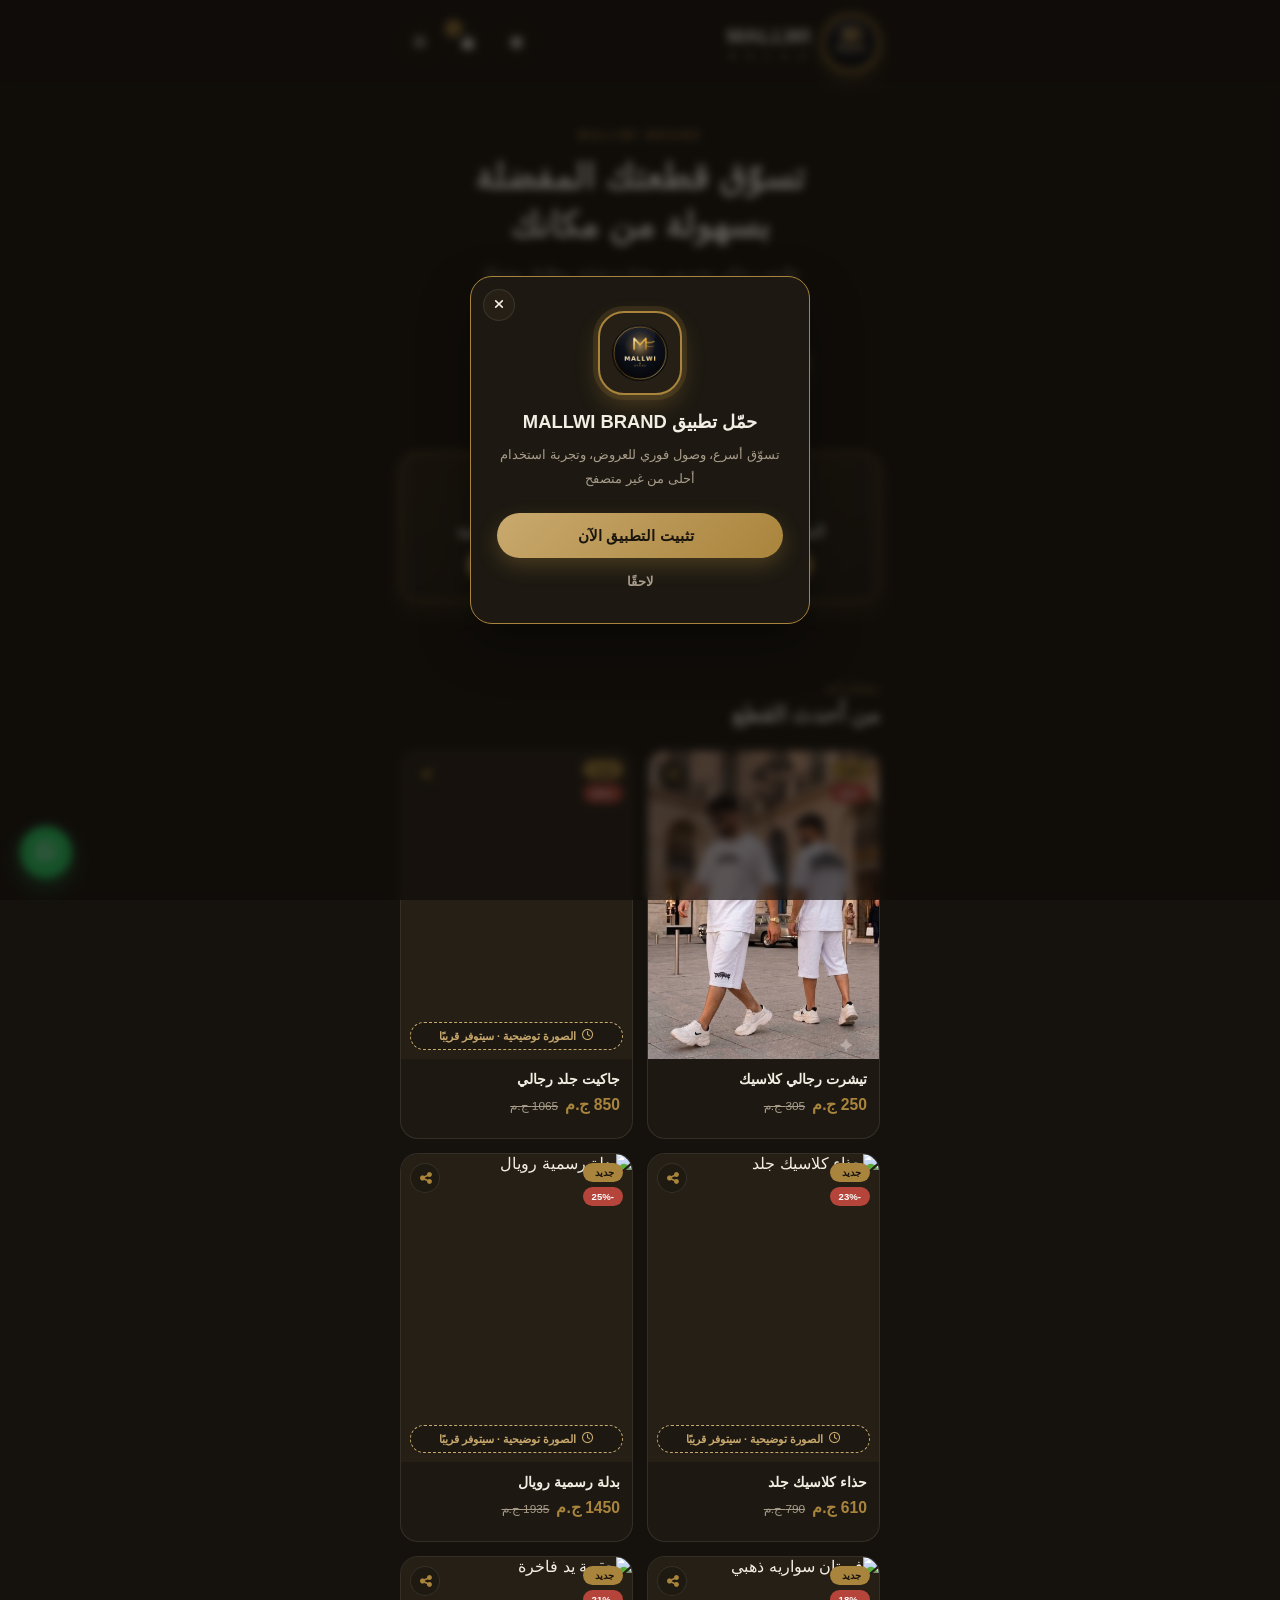
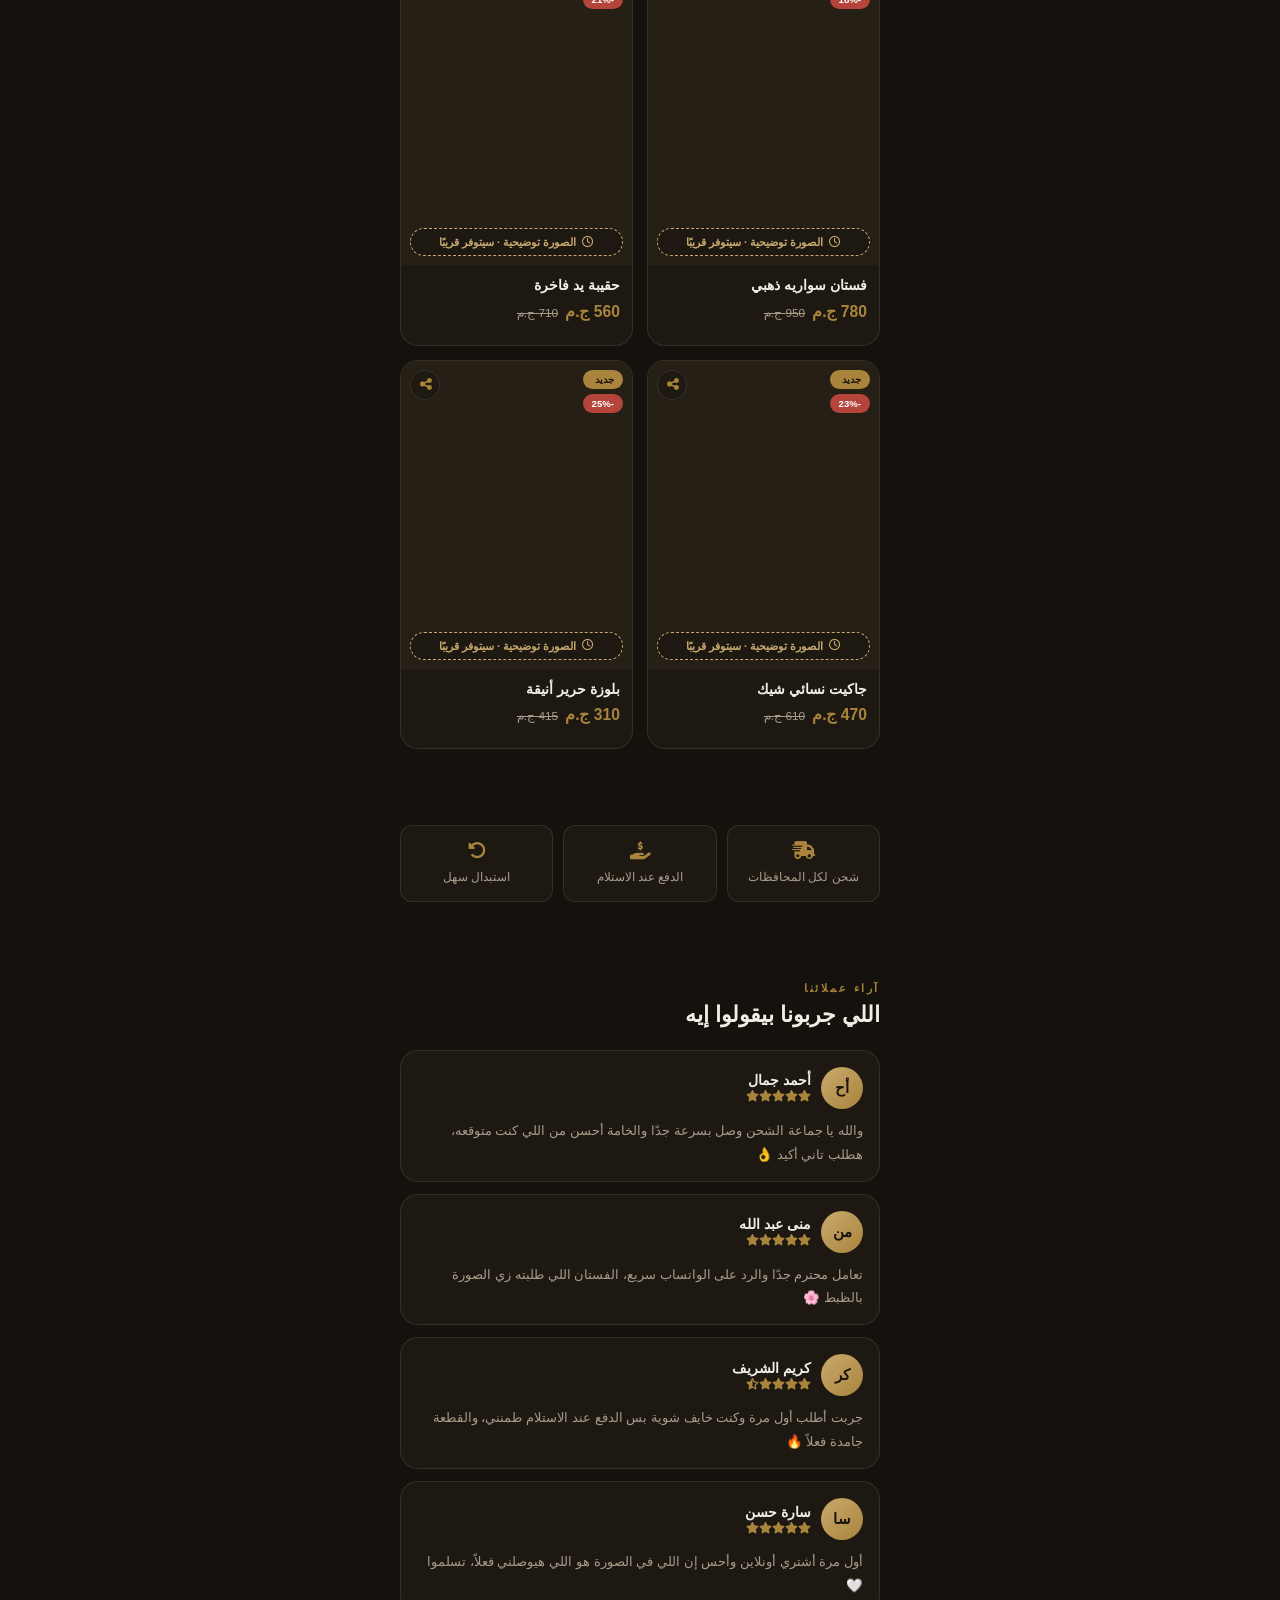
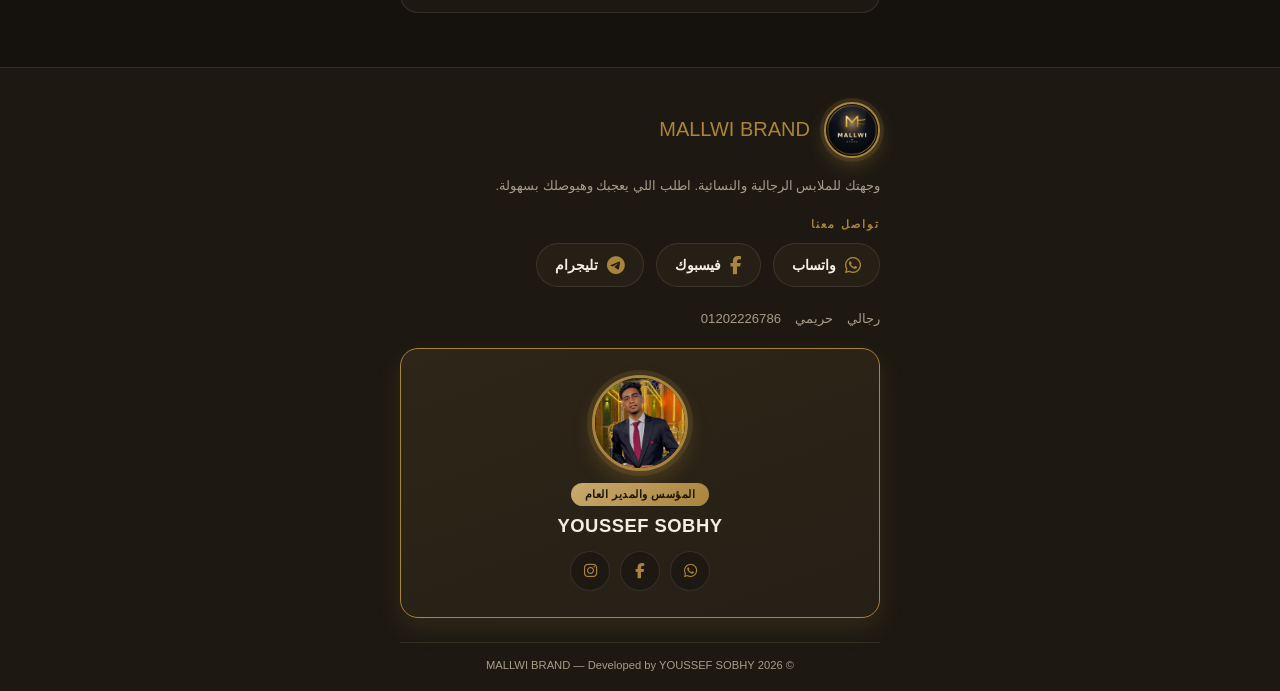
==== commit 1b931134: "Add files via upload" ====
--- a/index.html
+++ b/index.html
@@ -11,6 +11,18 @@
 <link rel="apple-touch-icon" href="imgs/brand.png">
 <title>MALLWI BRAND</title>
 <meta name="description" content="MALLWI BRAND — متجر ملابس رجالي وحريمي">
+
+<!-- روابط المشاركة (فيسبوك/واتساب/تويتر) هتاخد اللوجو والوصف من هنا تلقائيًا -->
+<meta property="og:type" content="website">
+<meta property="og:site_name" content="MALLWI BRAND">
+<meta property="og:title" content="MALLWI BRAND — تسوّق رجالي وحريمي">
+<meta property="og:description" content="ملابس رجالي وحريمي مختارة بعناية بعروض وخصومات مجزية، والدفع عند الاستلام 🤍">
+<meta property="og:image" content="https://mallwibrand.github.io/Wep/imgs/brand.png">
+<meta property="og:url" content="https://mallwibrand.github.io/Wep/index.html">
+<meta name="twitter:card" content="summary_large_image">
+<meta name="twitter:title" content="MALLWI BRAND — تسوّق رجالي وحريمي">
+<meta name="twitter:description" content="ملابس رجالي وحريمي مختارة بعناية بعروض وخصومات مجزية، والدفع عند الاستلام 🤍">
+<meta name="twitter:image" content="https://mallwibrand.github.io/Wep/imgs/brand.png">
 <link rel="preconnect" href="https://fonts.googleapis.com">
 <link rel="stylesheet" href="https://cdnjs.cloudflare.com/ajax/libs/font-awesome/6.5.1/css/all.min.css">
 <link rel="stylesheet" href="style.css">
@@ -257,24 +269,35 @@
 </div>
 
 <script src="script.js"></script>
+<script src="products.js"></script>
 <script>
-const teaserProducts = [
-  {"id":101,"name":"تيشرت رجالي كلاسيك","price":250,"category":"men","isNew":true},
-  {"id":204,"name":"حقيبة يد فاخرة","price":560,"category":"women","isNew":true},
-  {"id":103,"name":"جاكيت جلد رجالي","price":850,"category":"men","isNew":true},
-  {"id":201,"name":"فستان سواريه ذهبي","price":780,"category":"women","isNew":true}
-];
+/* قسم "من أحدث القطع" في الرئيسية بقى أوتوماتيك 100% ومقروء لحظيًا من
+   products.js (ALL_PRODUCTS_MASTER = MEN_PRODUCTS + WOMEN_PRODUCTS).
+   يعني: عايز تغيّر أو تضيف قطعة هنا؟ عدّل بس في products.js وخلاص —
+   حط لها isNew:true وهتظهر هنا تلقائيًا، مفيش أي تعديل تاني مطلوب. */
+
+const TEASER_LIMIT = 8; // زوّد الرقم لو عايز تعرض كروت أكتر في الرئيسية
+
+function getTeaserProducts(limit){
+  const all = (typeof ALL_PRODUCTS_MASTER !== 'undefined') ? ALL_PRODUCTS_MASTER : [];
+  const fresh = all.filter(p => p.isNew);
+  const others = all.filter(p => !p.isNew).sort((a,b)=> (b.rating||0) - (a.rating||0));
+  return fresh.concat(others).slice(0, limit);
+}
 
 function renderTeaser(){
   const grid = document.getElementById('teaser-grid');
-  grid.innerHTML = teaserProducts.map(p=>{
+  if(!grid) return;
+  const list = getTeaserProducts(TEASER_LIMIT);
+  grid.innerHTML = list.map(p=>{
     const d = fakeDiscount(p.id, p.price);
     const link = p.category === 'men' ? 'men.html' : 'women.html';
     return `
-    <a href="${link}" class="p-card">
+    <a href="${link}?id=${p.id}" class="p-card">
       <div class="p-media">
         <img src="${productImageUrl(p.id)}" onerror="imgFallback(this, ${p.id})" alt="${p.name}" loading="lazy">
         <div class="p-badges">${p.isNew?'<span class="badge badge-new">جديد</span>':''}<span class="badge badge-off">-${d.pct}%</span></div>
+        <button class="p-share-btn" title="مشاركة" onclick="event.preventDefault(); event.stopPropagation(); shareTeaserProduct(${p.id})"><i class="fa-solid fa-share-nodes"></i></button>
         <div class="soon-tag"><i class="fa-regular fa-clock"></i> الصورة توضيحية · سيتوفر قريبًا</div>
       </div>
       <div class="p-body">
@@ -287,6 +310,10 @@
     </a>`;
   }).join('');
 }
+function shareTeaserProduct(id){
+  const p = ALL_PRODUCTS_MASTER.find(x=>x.id===id);
+  if(p) shareProduct(p);
+}
 renderTeaser();
 </script>
 </body>
--- a/style.css
+++ b/style.css
@@ -145,6 +145,13 @@
 .badge{font-size:.6rem; font-weight:800; padding:4px 9px; border-radius:999px;}
 .badge-new{background:var(--brass); color:#19140D;}
 .badge-off{background:#B5453A; color:#fff;}
+.p-share-btn{
+  position:absolute; top:9px; left:9px; z-index:2; width:30px; height:30px; border-radius:50%;
+  background:color-mix(in srgb, var(--surface) 80%, transparent); backdrop-filter:blur(3px);
+  border:1px solid var(--line); display:flex; align-items:center; justify-content:center; color:var(--brass); font-size:.82rem;
+  transition:all var(--ease);
+}
+.p-share-btn:active{background:var(--brass); color:#19140D; transform:scale(.92);}
 
 /* fabric-tag "coming soon" overlay — only shows if a real product photo isn't uploaded yet */
 .soon-tag{
@@ -186,6 +193,9 @@
 .modal-overlay.open{display:flex;}
 .modal-box{background:var(--surface); border:1px solid var(--line); border-radius:20px 20px 0 0; max-width:var(--maxw); width:100%; max-height:90vh; overflow:auto; position:relative; box-shadow:var(--shadow);}
 .modal-close{position:absolute; top:14px; left:14px; width:34px; height:34px; border-radius:50%; background:var(--surface-2); border:1px solid var(--line); display:flex; align-items:center; justify-content:center; z-index:5;}
+.modal-share{position:absolute; top:14px; right:14px; width:34px; height:34px; border-radius:50%; background:var(--surface-2); border:1px solid var(--line); display:flex; align-items:center; justify-content:center; z-index:5; color:var(--brass);}
+.modal-share:active{background:var(--brass); color:#19140D;}
+.qv-share-full{margin-top:10px;}
 .qv-media{aspect-ratio:1/1; background:var(--surface-2); position:relative;}
 .qv-media img{width:100%; height:100%; object-fit:cover;}
 .qv-body{padding:22px 20px 28px;}
@@ -198,6 +208,47 @@
 .opt-pill.active{border-color:var(--brass); color:var(--brass); background:color-mix(in srgb, var(--brass) 10%, transparent);}
 .qty-row{display:flex; align-items:center; gap:14px; margin:18px 0;}
 .qty-btn{width:32px; height:32px; border:1px solid var(--line); border-radius:50%; display:flex; align-items:center; justify-content:center;}
+
+/* ---------- شيت المشاركة (Share Sheet) ---------- */
+.share-overlay{position:fixed; inset:0; background:rgba(15,12,8,.62); backdrop-filter:blur(3px); z-index:950; opacity:0; pointer-events:none; transition:opacity var(--ease);}
+.share-overlay.open{opacity:1; pointer-events:auto;}
+.share-sheet{
+  position:fixed; left:50%; bottom:0; transform:translate(-50%,100%); width:100%; max-width:var(--maxw);
+  background:var(--surface); border:1px solid var(--brass); border-bottom:none; border-radius:22px 22px 0 0;
+  z-index:960; padding:10px 20px 26px; box-shadow:0 -14px 40px rgba(0,0,0,.35);
+  transition:transform .38s cubic-bezier(.2,.9,.25,1); max-height:88vh; overflow:auto;
+}
+.share-sheet.open{transform:translate(-50%,0);}
+.share-handle{width:42px; height:4px; border-radius:99px; background:var(--line); margin:6px auto 14px;}
+.share-head{display:flex; align-items:center; gap:12px; margin-bottom:16px;}
+.share-head i{
+  width:42px; height:42px; border-radius:50%; flex-shrink:0; display:flex; align-items:center; justify-content:center;
+  background:linear-gradient(135deg,var(--brass-light),var(--brass)); color:#19140D; font-size:1.05rem;
+  box-shadow:0 6px 16px rgba(169,132,60,.35);
+}
+.share-head h4{font-family:'Reem Kufi',sans-serif; font-size:1.02rem; margin-bottom:2px;}
+.share-head span{color:var(--muted); font-size:.76rem;}
+.share-preview{
+  display:flex; gap:12px; align-items:center; padding:12px; margin-bottom:18px;
+  border:1px dashed var(--brass-light); border-radius:14px; background:var(--surface-2);
+}
+.share-preview img{width:58px; height:58px; border-radius:10px; object-fit:cover; flex-shrink:0; background:var(--surface);}
+.share-preview-name{font-weight:700; font-size:.86rem; margin-bottom:6px;}
+.share-preview-price{display:flex; align-items:baseline; gap:8px; flex-wrap:wrap;}
+.share-grid{display:grid; grid-template-columns:repeat(4,1fr); gap:12px; margin-bottom:18px;}
+.share-opt{display:flex; flex-direction:column; align-items:center; gap:7px; font-size:.68rem; color:var(--text); font-weight:600;}
+.share-opt-ic{
+  width:52px; height:52px; border-radius:50%; display:flex; align-items:center; justify-content:center;
+  font-size:1.2rem; color:#fff; transition:transform var(--ease), box-shadow var(--ease); box-shadow:0 6px 14px rgba(0,0,0,.22);
+}
+.share-opt:active .share-opt-ic{transform:scale(.9);}
+.share-opt.wa .share-opt-ic{background:#25D366;}
+.share-opt.fb .share-opt-ic{background:#1877F2;}
+.share-opt.tg .share-opt-ic{background:#26A5E4;}
+.share-opt.tw .share-opt-ic{background:#000;}
+.share-opt.lnk .share-opt-ic{background:linear-gradient(135deg,var(--brass-light),var(--brass)); color:#19140D;}
+.share-opt.native .share-opt-ic{background:var(--surface-2); color:var(--brass); border:1.5px solid var(--brass);}
+.share-copy-btn{font-size:.8rem;}
 
 /* ---------- cart drawer ---------- */
 .cart-overlay{position:fixed; inset:0; background:rgba(15,12,8,.55); z-index:850; display:none;}
@@ -385,12 +436,13 @@
   background:var(--surface-2); border:1px solid var(--line); display:flex; align-items:center; justify-content:center;
 }
 .install-logo{
-  width:78px; height:78px; border-radius:26px; object-fit:cover; margin:0 auto 16px; display:block;
+  width:84px; height:84px; border-radius:26px; object-fit:contain; margin:0 auto 16px; display:block;
+  background:var(--surface-2); padding:12px;
   border:2.5px solid var(--brass); box-shadow:0 0 0 5px color-mix(in srgb, var(--brass) 16%, transparent), 0 10px 22px rgba(169,132,60,.3);
 }
 .install-logo-fallback{
-  width:78px; height:78px; border-radius:26px; margin:0 auto 16px; display:flex; align-items:center; justify-content:center;
-  border:2.5px solid var(--brass); background:var(--surface-2); color:var(--brass); font-size:2rem;
+  width:84px; height:84px; border-radius:26px; margin:0 auto 16px; display:flex; align-items:center; justify-content:center;
+  border:2.5px solid var(--brass); background:var(--surface-2); color:var(--brass); font-size:2.1rem;
   box-shadow:0 0 0 5px color-mix(in srgb, var(--brass) 16%, transparent), 0 10px 22px rgba(169,132,60,.3);
 }
 .install-card h3{font-size:1.15rem; margin-bottom:10px;}
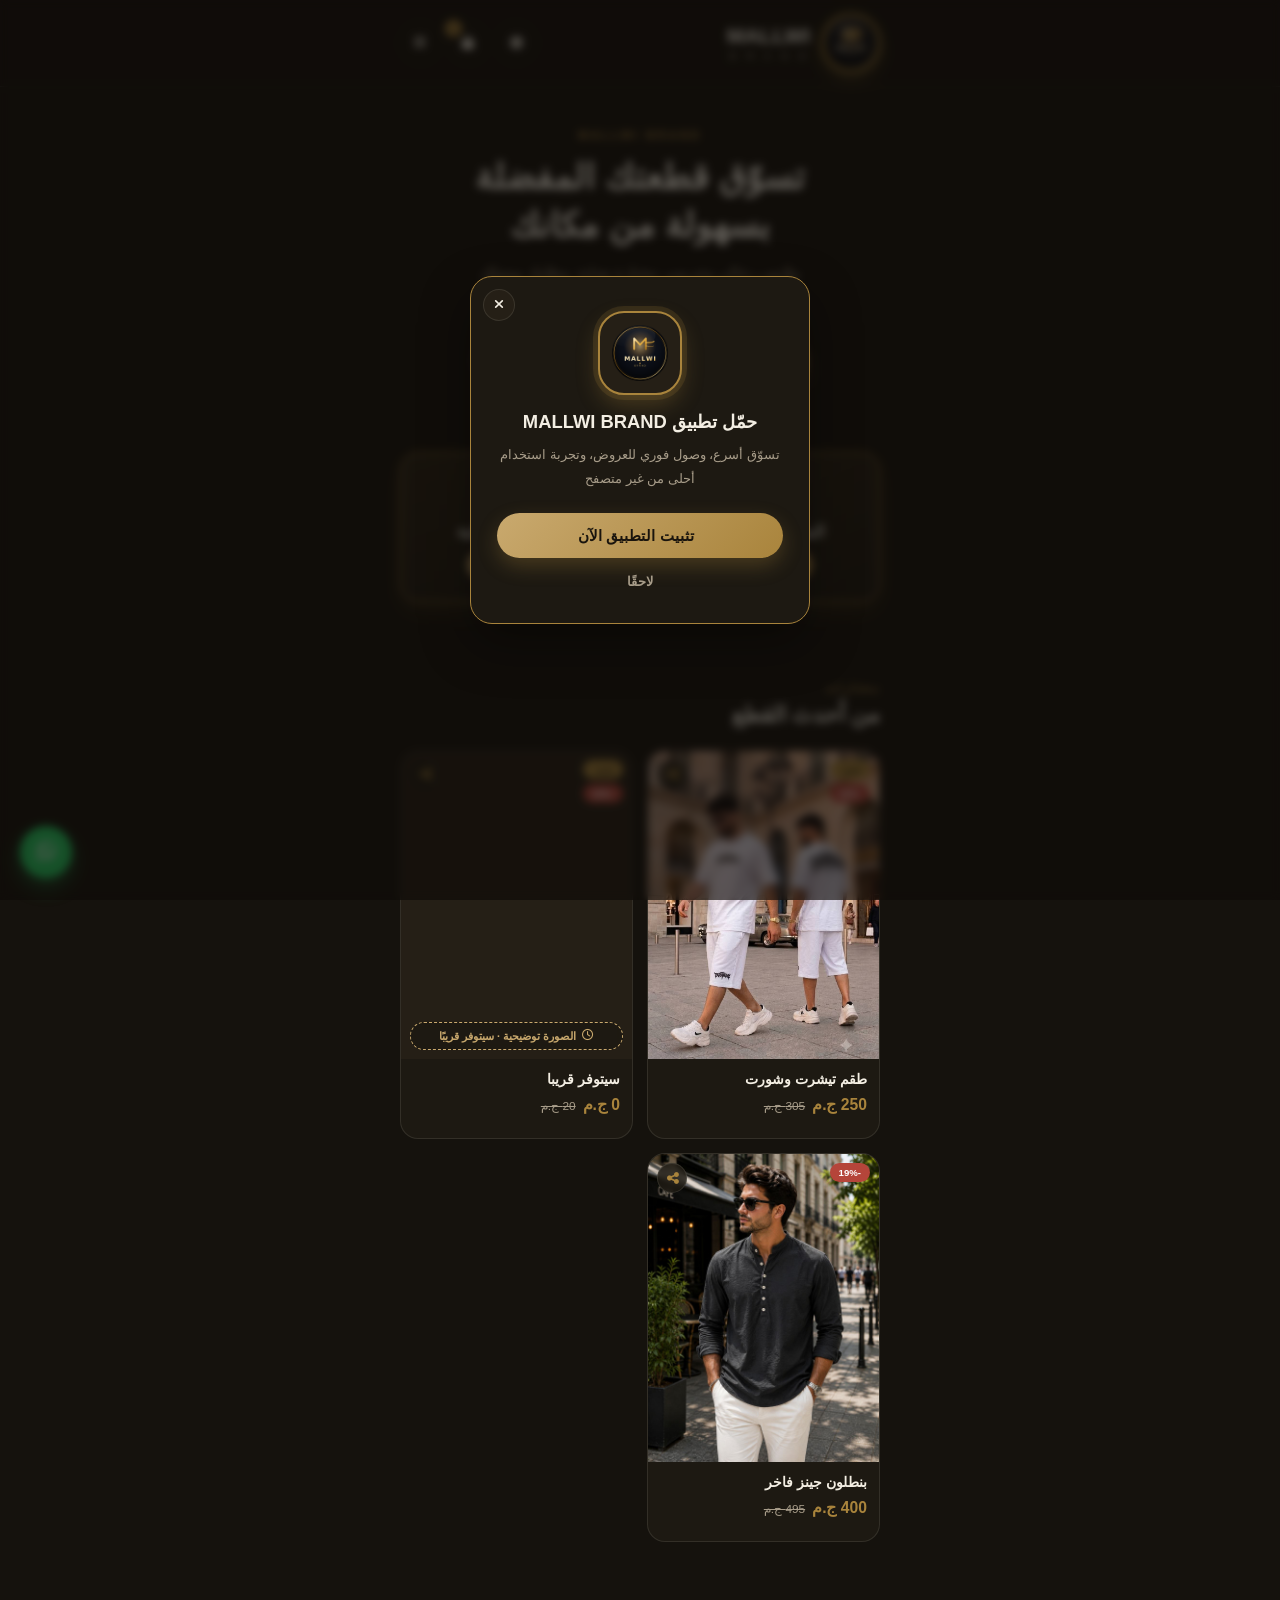
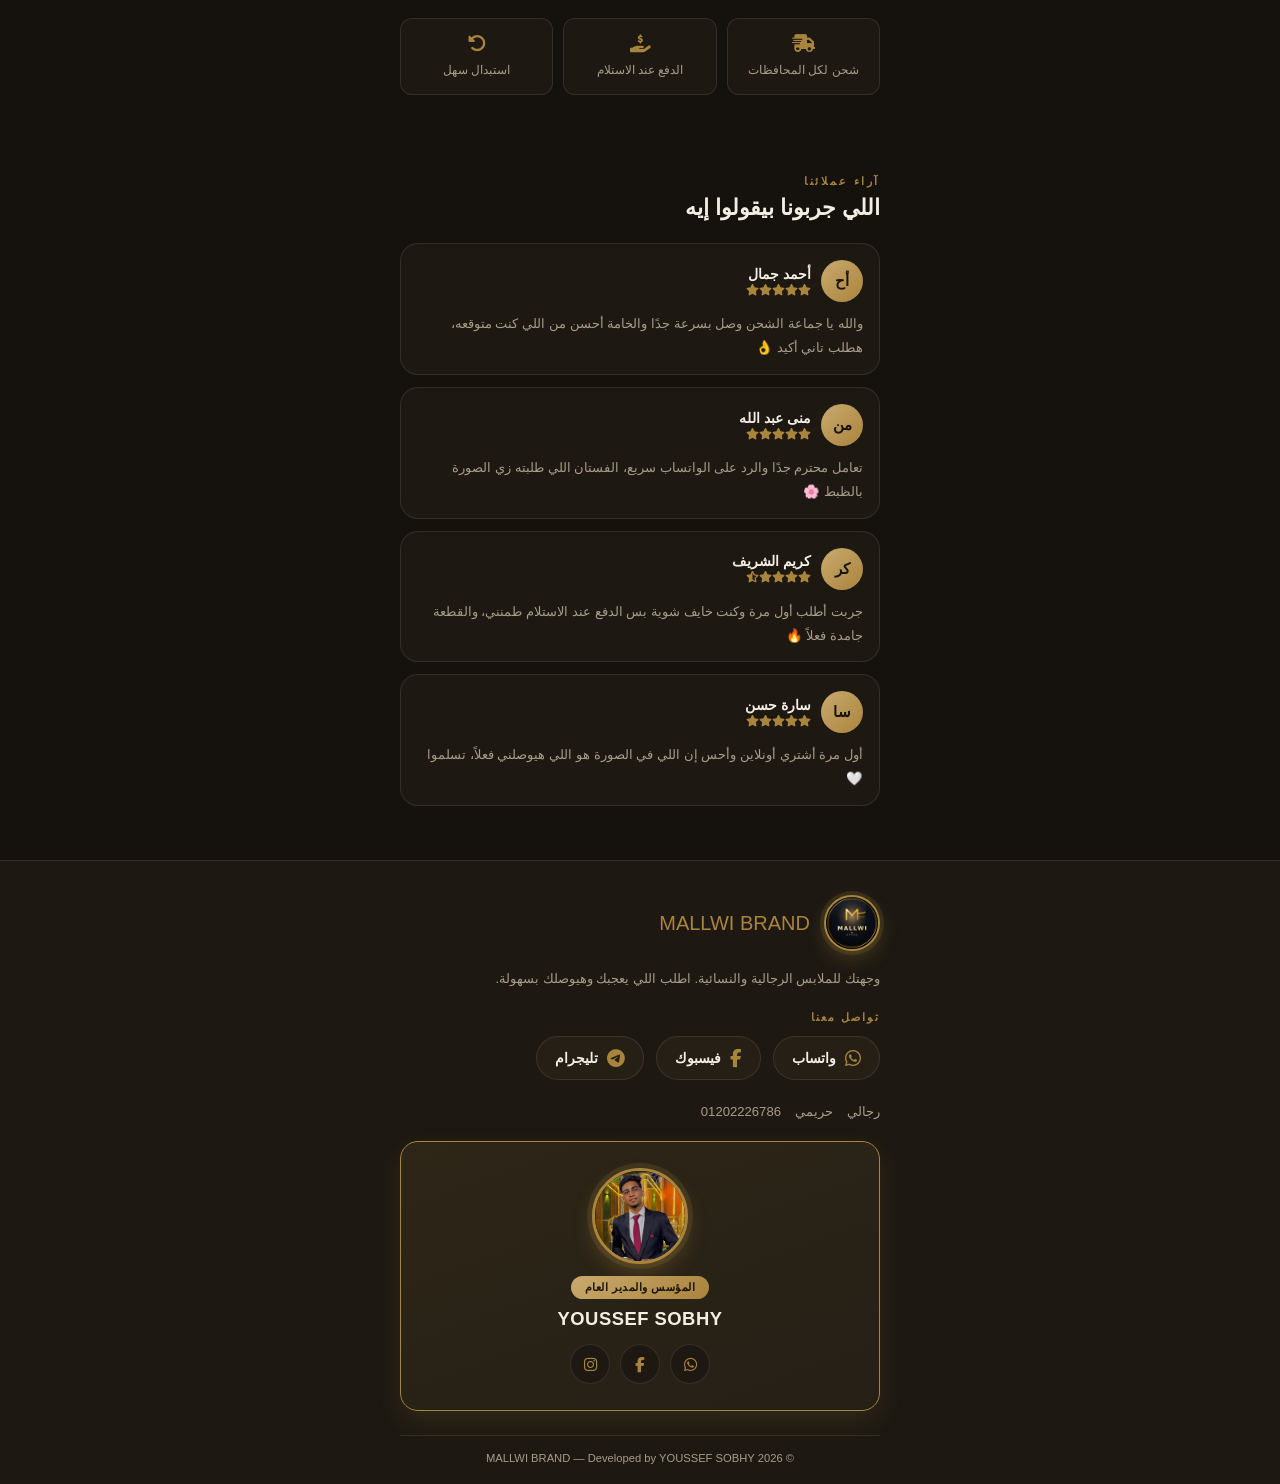
==== commit e5b3090b: "Update index.html" ====
--- a/index.html
+++ b/index.html
@@ -276,7 +276,7 @@
    يعني: عايز تغيّر أو تضيف قطعة هنا؟ عدّل بس في products.js وخلاص —
    حط لها isNew:true وهتظهر هنا تلقائيًا، مفيش أي تعديل تاني مطلوب. */
 
-const TEASER_LIMIT = 8; // زوّد الرقم لو عايز تعرض كروت أكتر في الرئيسية
+const TEASER_LIMIT = 4; // زوّد الرقم لو عايز تعرض كروت أكتر في الرئيسية
 
 function getTeaserProducts(limit){
   const all = (typeof ALL_PRODUCTS_MASTER !== 'undefined') ? ALL_PRODUCTS_MASTER : [];
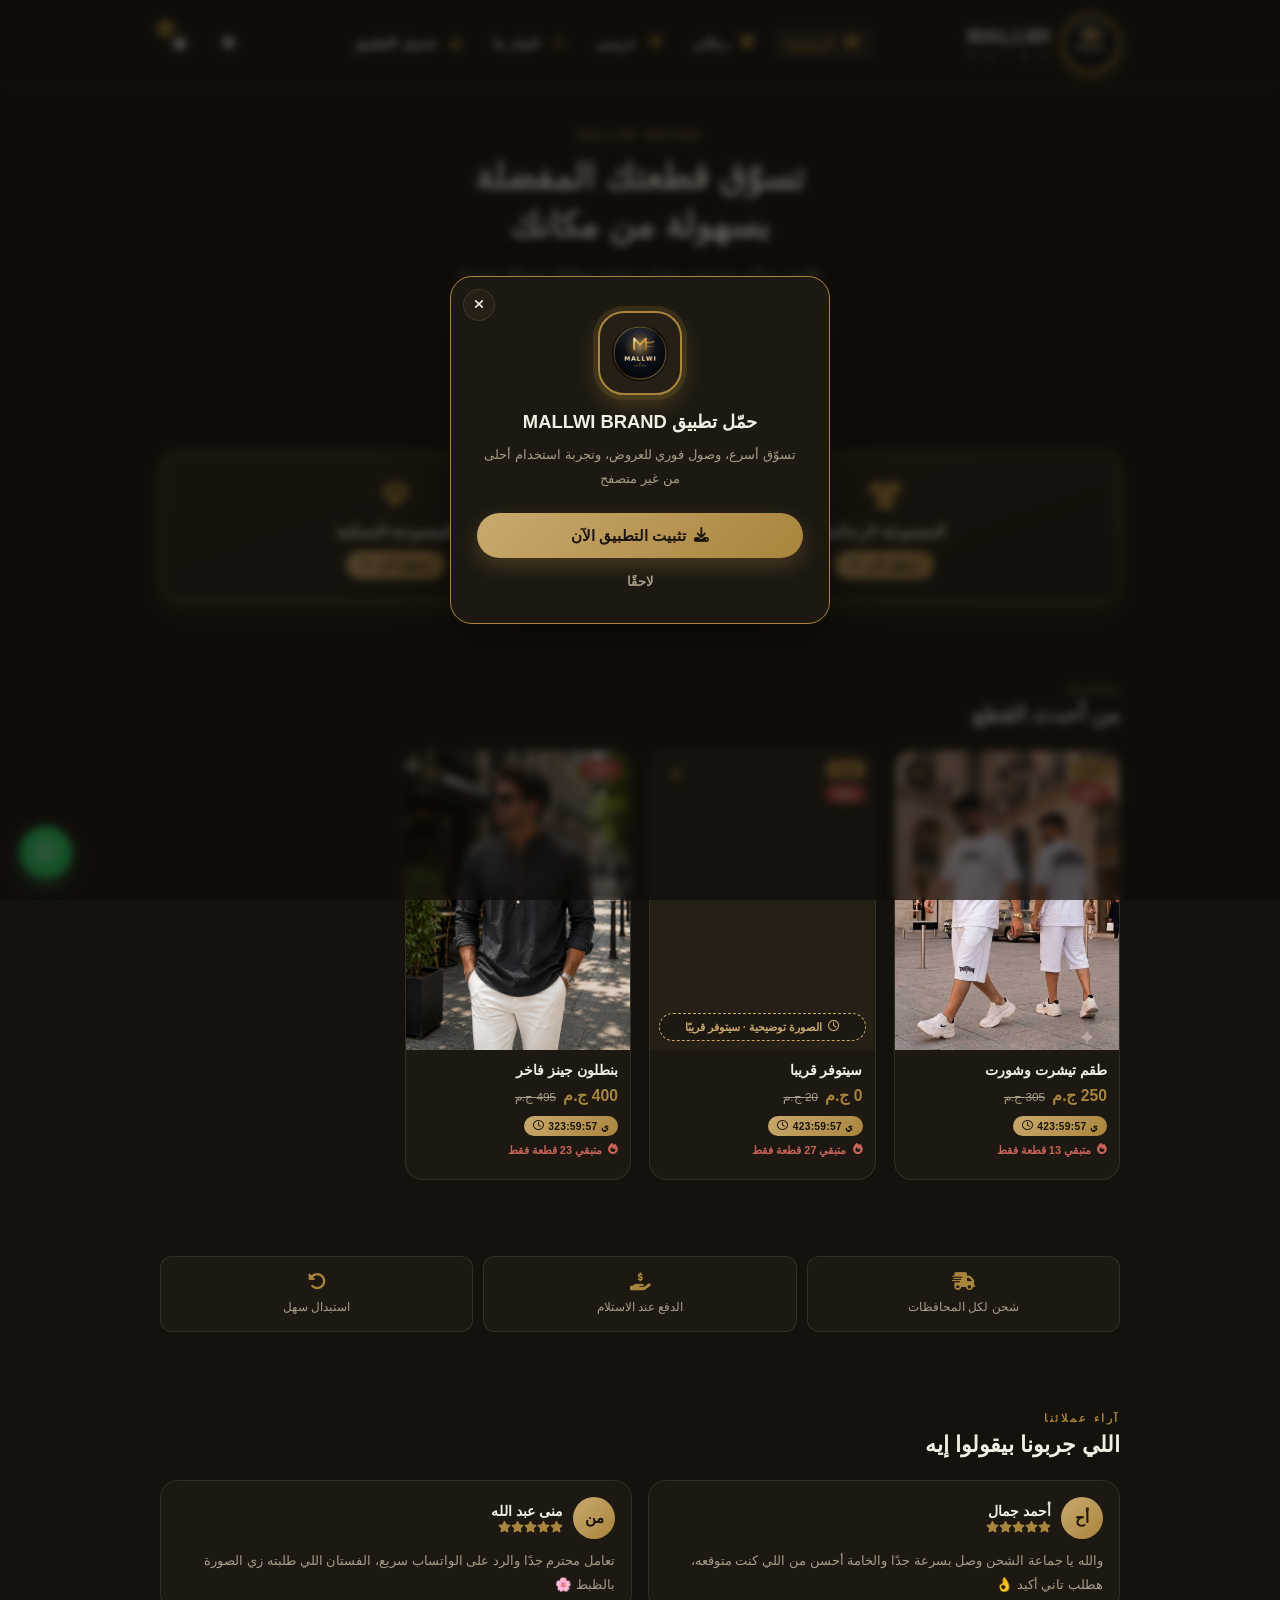
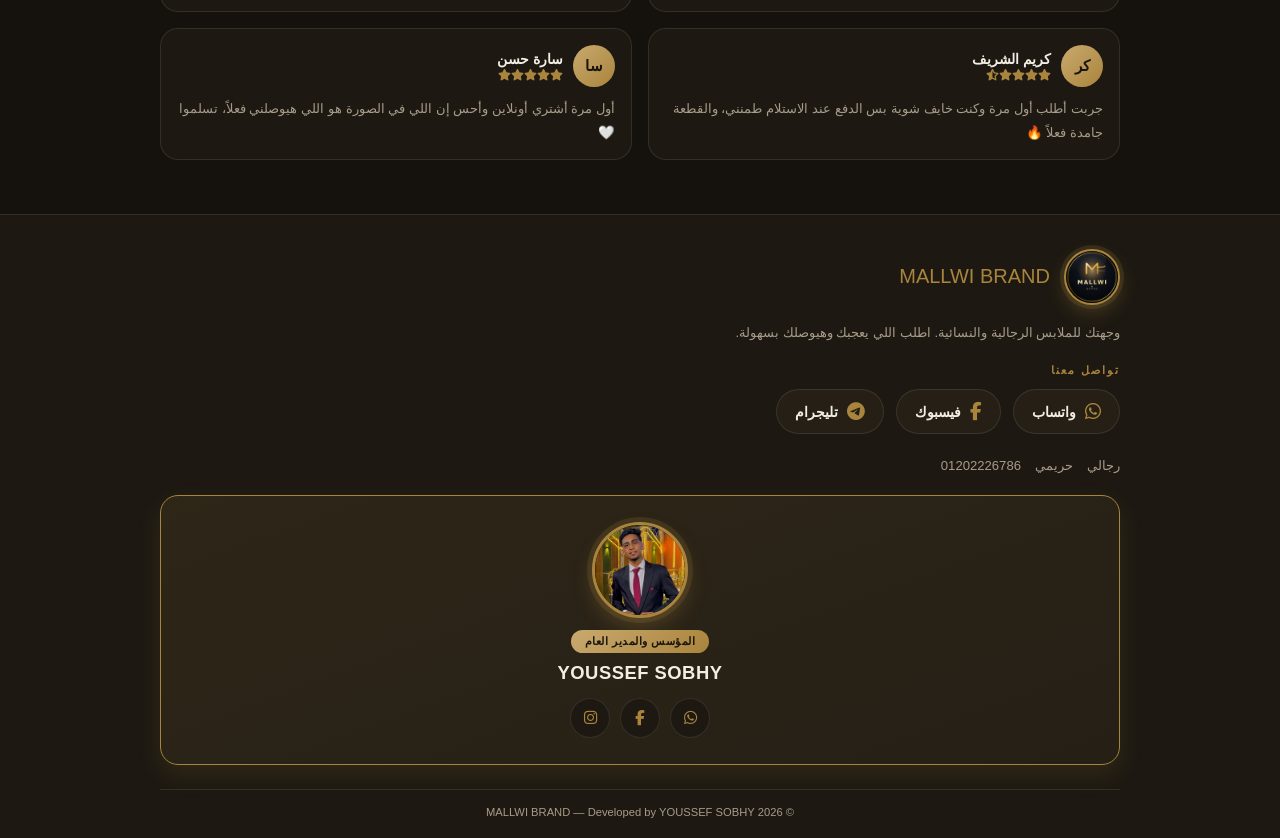
==== commit 51c30a59: "Add files via upload" ====
--- a/index.html
+++ b/index.html
@@ -44,7 +44,7 @@
         <span class="cart-badge">0</span>
       </button>
       <button class="icon-btn install-btn" id="install-btn" title="تثبيت التطبيق" onclick="installApp()">
-        <i class="fa-solid fa-arrow-down-to-bracket"></i>
+        <i class="fa-solid fa-download"></i>
       </button>
       <button class="icon-btn hamburger" title="القائمة" onclick="toggleMobileNav(event)"><i class="fa-solid fa-bars"></i></button>
     </div>
@@ -54,7 +54,7 @@
         <li><a href="men.html"><i class="fa-solid fa-shirt"></i> رجالي</a></li>
         <li><a href="women.html"><i class="fa-solid fa-gem"></i> حريمي</a></li>
         <li><a href="#contact"><i class="fa-brands fa-whatsapp"></i> اتصل بنا</a></li>
-        <li><a href="#" id="nav-install-link" onclick="installApp();return false;"><i class="fa-solid fa-arrow-down-to-bracket"></i> تحميل التطبيق</a></li>
+        <li><a href="#" id="nav-install-link" onclick="installApp();return false;"><i class="fa-solid fa-download"></i> تحميل التطبيق</a></li>
       </ul>
     </nav>
   </div>
@@ -262,7 +262,7 @@
     <h3 class="disp">حمّل تطبيق MALLWI BRAND</h3>
     <p>تسوّق أسرع، وصول فوري للعروض، وتجربة استخدام أحلى من غير متصفح</p>
     <div class="install-actions">
-      <button class="btn btn-gold btn-full" onclick="installApp()"><i class="fa-solid fa-arrow-down-to-bracket"></i> تثبيت التطبيق الآن</button>
+      <button class="btn btn-gold btn-full" onclick="installApp()"><i class="fa-solid fa-download"></i> تثبيت التطبيق الآن</button>
       <button class="install-later" onclick="closeInstallModal()">لاحقًا</button>
     </div>
   </div>
@@ -291,6 +291,8 @@
   const list = getTeaserProducts(TEASER_LIMIT);
   grid.innerHTML = list.map(p=>{
     const d = fakeDiscount(p.id, p.price);
+    const stock = productStock(p);
+    const offerEnd = offerEndTime(p.id);
     const link = p.category === 'men' ? 'men.html' : 'women.html';
     return `
     <a href="${link}?id=${p.id}" class="p-card">
@@ -306,6 +308,8 @@
           <span class="p-price">${p.price} ج.م</span>
           <span class="p-price-old">${d.old} ج.م</span>
         </div>
+        <div class="cd-compact" data-offer-end="${offerEnd}"><i class="fa-regular fa-clock"></i> --:--:--</div>
+        <div class="stock-line"><i class="fa-solid fa-fire"></i> متبقي ${stock} قطعة فقط</div>
       </div>
     </a>`;
   }).join('');
--- a/style.css
+++ b/style.css
@@ -175,6 +175,40 @@
 .p-add{width:100%; padding:9px; border-radius:999px; border:1.5px solid var(--brass); color:var(--brass); font-weight:700; font-size:.76rem; transition:all var(--ease);}
 .p-add:active{background:var(--brass); color:#19140D;}
 .no-results{text-align:center; padding:60px 16px; color:var(--muted); grid-column:1/-1;}
+
+/* ---------- زر مشاركة أوضح وأكبر جنب زر الإضافة ---------- */
+.p-actions-row{display:flex; gap:8px; align-items:stretch;}
+.p-actions-row .p-add{flex:1;}
+.p-share-inline{
+  width:38px; flex-shrink:0; display:flex; align-items:center; justify-content:center;
+  border-radius:999px; border:1.5px solid var(--brass); color:var(--brass); font-size:.85rem;
+  transition:all var(--ease);
+}
+.p-share-inline:active{background:var(--brass); color:#19140D; transform:scale(.92);}
+
+/* ---------- الكمية المتبقية ---------- */
+.stock-line{display:flex; align-items:center; gap:6px; font-size:.68rem; font-weight:700; color:#c76357; margin-bottom:8px;}
+.stock-line i{font-size:.7rem;}
+.stock-bar{height:4px; border-radius:99px; background:var(--surface-2); overflow:hidden; margin-bottom:8px;}
+.stock-bar-fill{height:100%; background:linear-gradient(90deg,#c76357,var(--brass)); border-radius:99px;}
+
+/* ---------- عداد العرض المصغّر (على كارت المنتج) ---------- */
+.cd-compact{
+  display:inline-flex; align-items:center; gap:5px; font-size:.64rem; font-weight:800; color:#19140D;
+  background:linear-gradient(135deg,var(--brass-light),var(--brass)); padding:4px 9px; border-radius:999px; margin-bottom:8px;
+  letter-spacing:.3px; direction:ltr;
+}
+
+/* ---------- عداد العرض الكامل (المعاينة السريعة وشيت المشاركة) ---------- */
+.cd-wrap{margin:14px 0;}
+.cd-label{display:flex; align-items:center; gap:6px; font-size:.72rem; font-weight:700; color:var(--brass); margin-bottom:9px;}
+.cd-row{display:flex; gap:8px; direction:ltr;}
+.cd-box{
+  flex:1; background:var(--surface-2); border:1px solid var(--line); border-radius:12px; padding:8px 4px;
+  text-align:center; position:relative; overflow:hidden;
+}
+.cd-box span{display:block; font-family:'Reem Kufi',sans-serif; font-size:1.15rem; font-weight:700; color:var(--brass); line-height:1.2;}
+.cd-box small{display:block; font-size:.6rem; color:var(--muted); margin-top:2px;}
 
 /* ---------- toolbar (listing pages) ---------- */
 .page-hero{padding:30px 0 20px; text-align:center;}
@@ -235,6 +269,7 @@
 .share-preview img{width:58px; height:58px; border-radius:10px; object-fit:cover; flex-shrink:0; background:var(--surface);}
 .share-preview-name{font-weight:700; font-size:.86rem; margin-bottom:6px;}
 .share-preview-price{display:flex; align-items:baseline; gap:8px; flex-wrap:wrap;}
+.share-preview-stock{font-size:.68rem; color:#c76357; font-weight:700; margin-top:6px; display:flex; align-items:center; gap:5px;}
 .share-grid{display:grid; grid-template-columns:repeat(4,1fr); gap:12px; margin-bottom:18px;}
 .share-opt{display:flex; flex-direction:column; align-items:center; gap:7px; font-size:.68rem; color:var(--text); font-weight:600;}
 .share-opt-ic{
@@ -346,9 +381,12 @@
 
 /* ---------- تثبيت التطبيق ---------- */
 .install-btn{
-  display:none; border-color:var(--brass); color:var(--brass);
-  background:color-mix(in srgb, var(--brass) 8%, transparent);
-}
+  display:none; border:none; color:#19140D;
+  background:linear-gradient(135deg,var(--brass-light),var(--brass));
+  box-shadow:0 6px 14px rgba(169,132,60,.35);
+}
+.install-btn:active{transform:scale(.92);}
+.install-btn i{font-size:.92rem;}
 
 /* ---------- whatsapp float ---------- */
 .wa-float{position:fixed; bottom:22px; left:20px; width:52px; height:52px; border-radius:50%; background:#25D366; color:#fff; display:flex; align-items:center; justify-content:center; font-size:1.35rem; box-shadow:0 8px 20px rgba(37,211,102,.4); z-index:700;}
@@ -455,3 +493,51 @@
 .install-thanks i{font-size:2.6rem; color:var(--brass); margin-bottom:14px; display:block;}
 .install-thanks h3{font-size:1.1rem; margin-bottom:8px;}
 .install-thanks p{color:var(--muted); font-size:.83rem; line-height:1.8;}
+
+/* ============================================================
+   توافق الشاشات الأكبر (تابلت / لابتوب / شاشات مكتب)
+   كل قاعدة هنا بتتفعّل بس من min-width:701px فأكبر، فمقاس الموبايل
+   (اللي هو التصميم الأساسي فوق) بيفضل زي ما هو 100% بدون أي تأثير.
+   ============================================================ */
+@media (min-width:701px){
+  :root{ --maxw:640px; }
+  .product-grid{grid-template-columns:repeat(3,1fr);}
+  .cat-grid{grid-template-columns:repeat(2,1fr); gap:18px;}
+  .testi-grid{display:grid; grid-template-columns:repeat(2,1fr); gap:16px;}
+  .hero p{max-width:420px;}
+}
+@media (min-width:1000px){
+  :root{ --maxw:960px; }
+  .product-grid{grid-template-columns:repeat(4,1fr); gap:18px;}
+  .install-card{max-width:380px;}
+}
+@media (min-width:1300px){
+  :root{ --maxw:1180px; }
+  .product-grid{grid-template-columns:repeat(5,1fr);}
+}
+
+/* من min-width:701px، القائمة بتتحول لشريط أفقي ظاهر جنب الشعار بدل
+   القائمة المنسدلة، وزرار الهامبرجر بيختفي — التصرف على الموبايل مايتغيرش. */
+@media (min-width:701px){
+  .hamburger{display:none;}
+  nav.main-nav{
+    position:static; opacity:1; visibility:visible; transform:none; box-shadow:none;
+    background:transparent; border:none; padding:0; width:auto;
+  }
+  nav.main-nav ul{flex-direction:row; align-items:center; gap:4px;}
+  nav.main-nav a{padding:9px 12px; font-size:.85rem; white-space:nowrap;}
+  .nav-wrap{flex-wrap:wrap; row-gap:10px;}
+  .brand-block{order:1;}
+  nav.main-nav{order:2;}
+  .nav-actions{order:3;}
+}
+
+/* الكارت الرجالي/النسائي وقت المشاركة والمعاينة السريعة تتوسّط الشاشة
+   بدل ما تلزق في آخرها على الشاشات الكبيرة */
+@media (min-width:701px){
+  .modal-overlay{align-items:center;}
+  .modal-box{border-radius:20px; max-height:85vh;}
+  .share-sheet{border-radius:22px; bottom:auto; top:50%; transform:translate(-50%,-40%); position:fixed;}
+  .share-sheet.open{transform:translate(-50%,-50%);}
+  .cart-drawer{width:min(400px,40vw);}
+}
